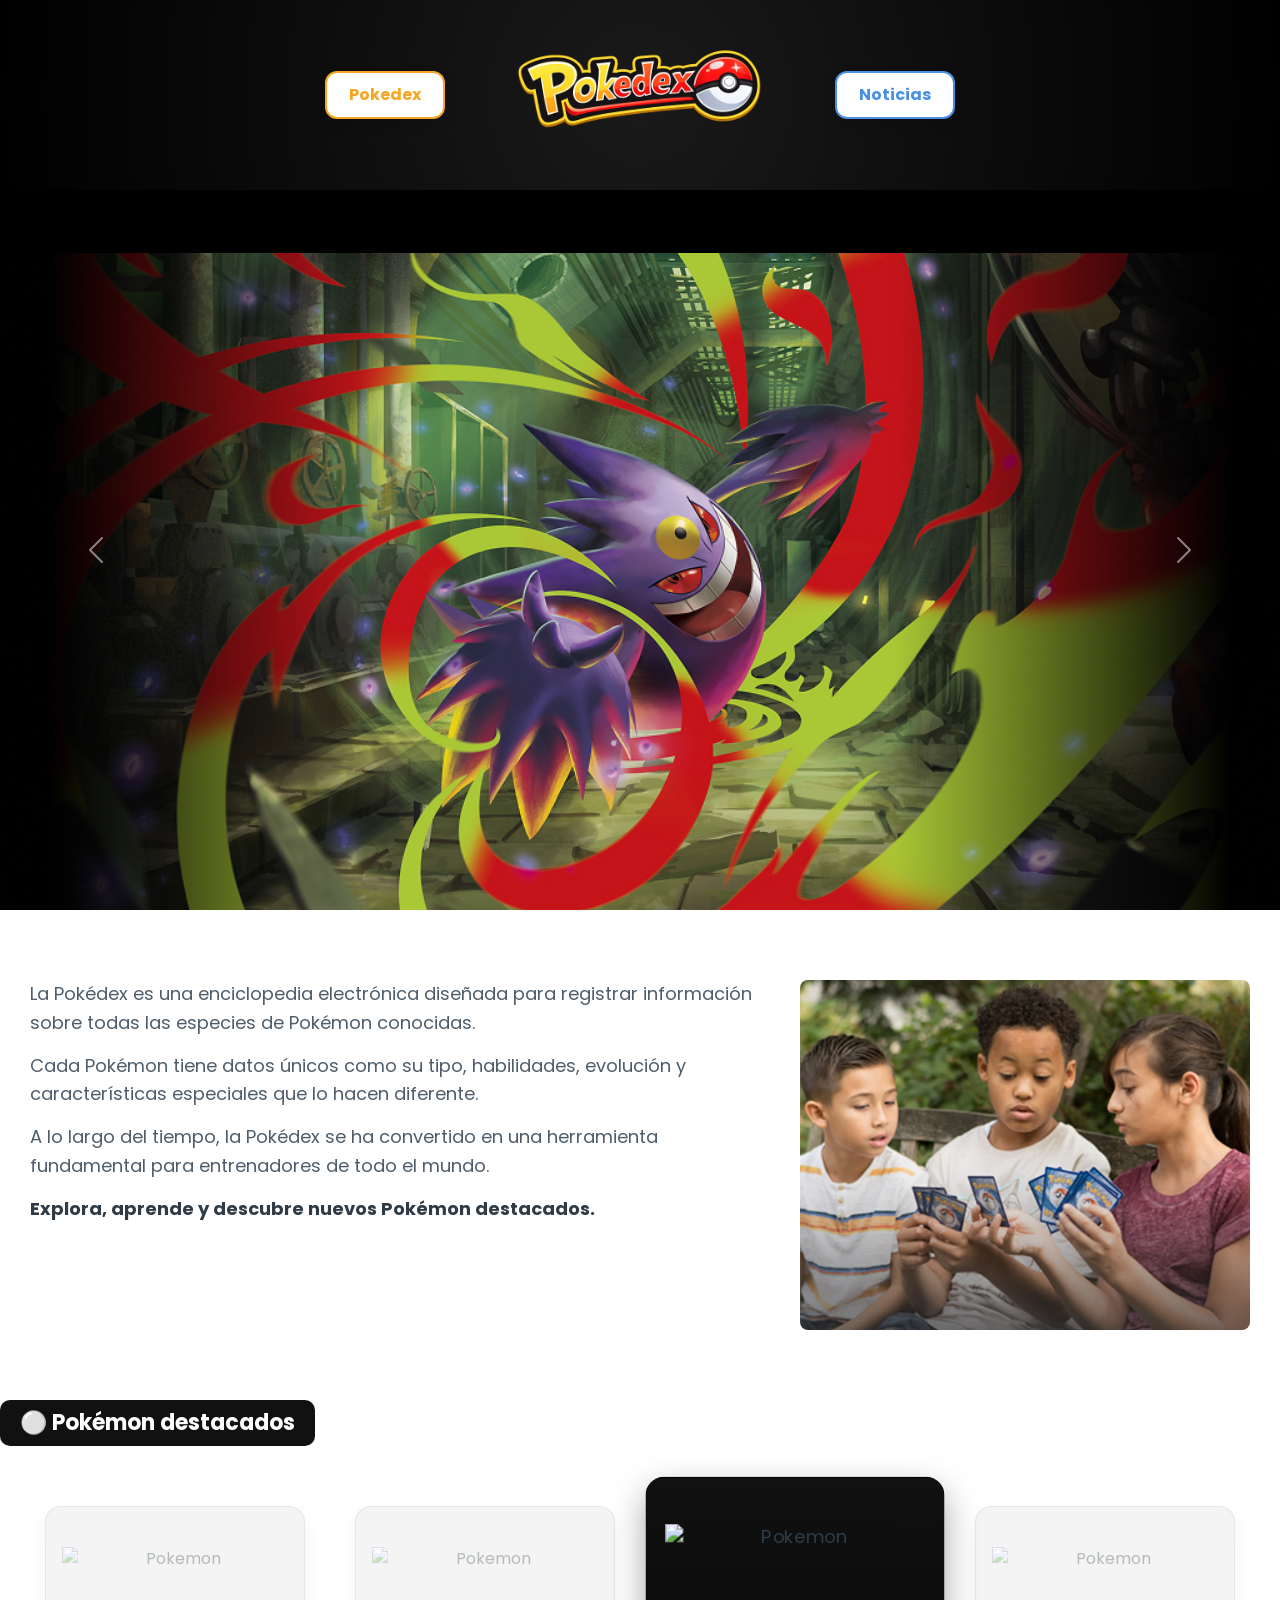
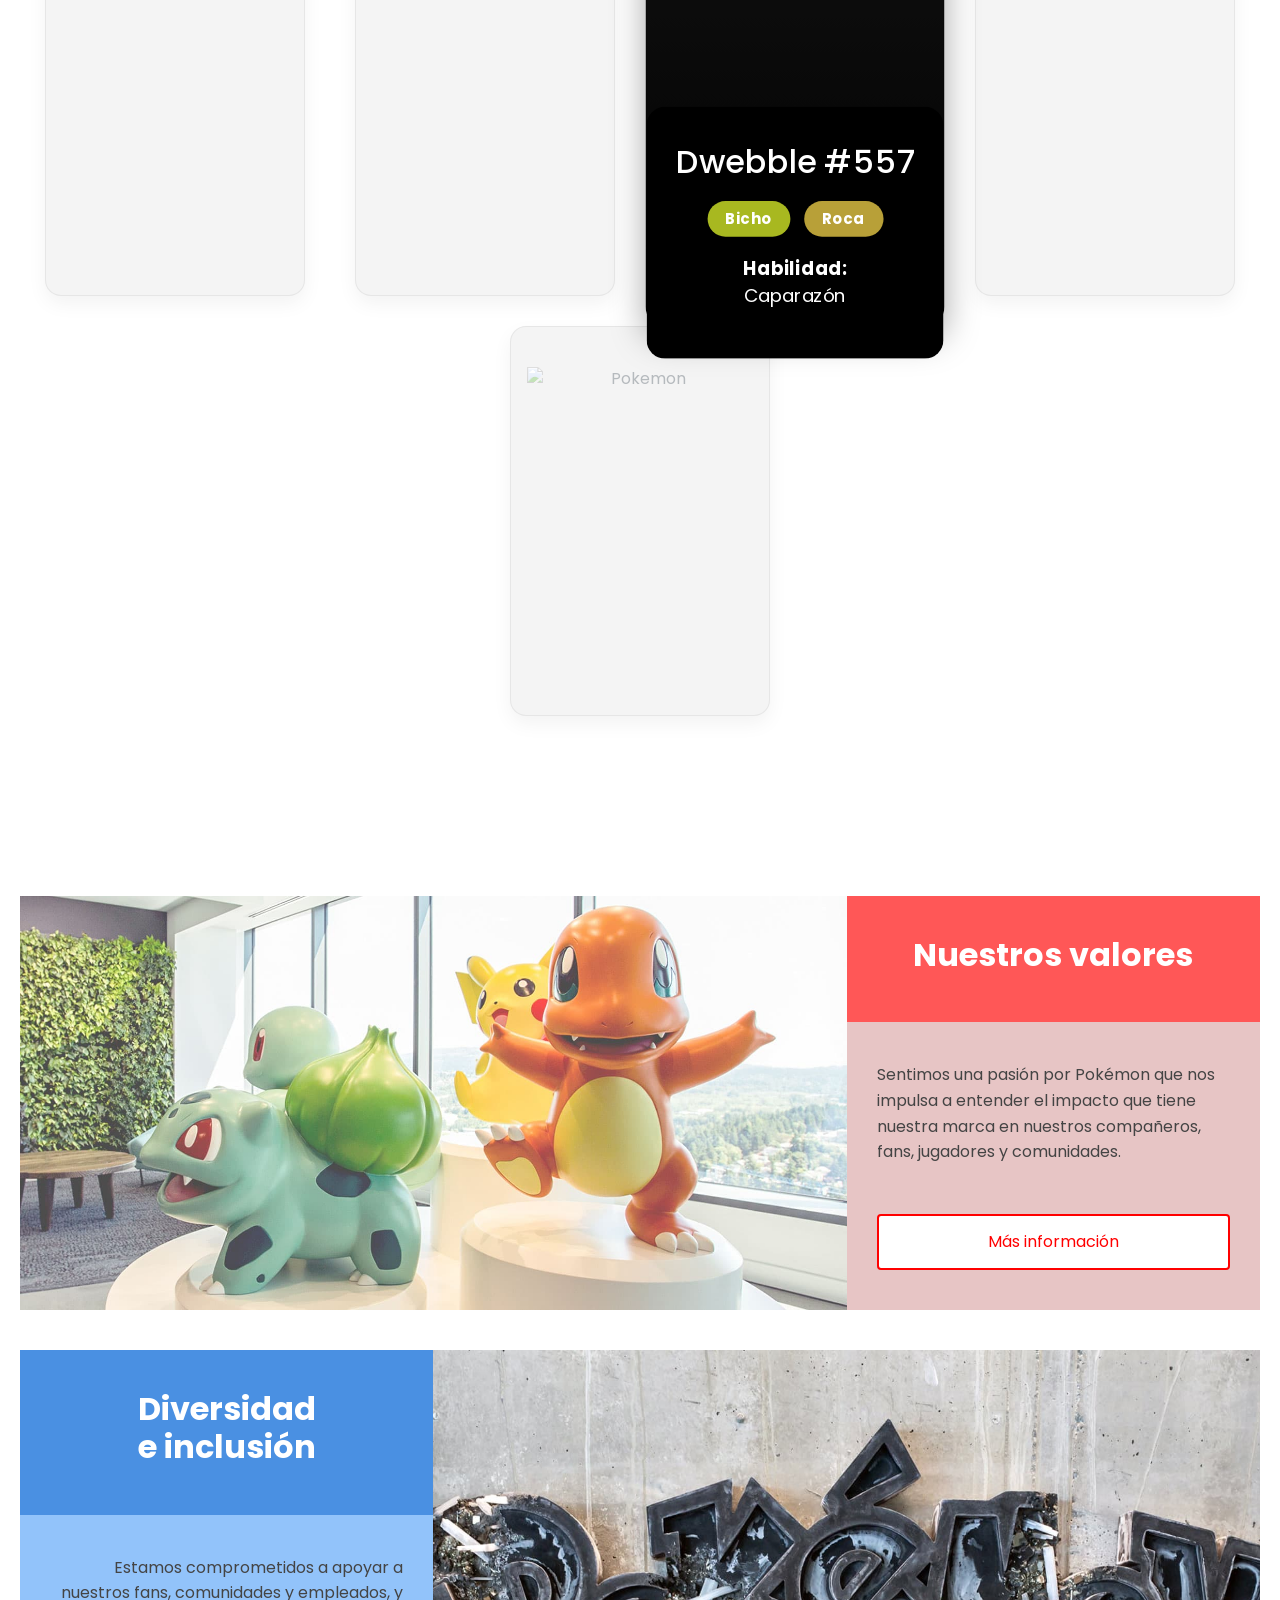
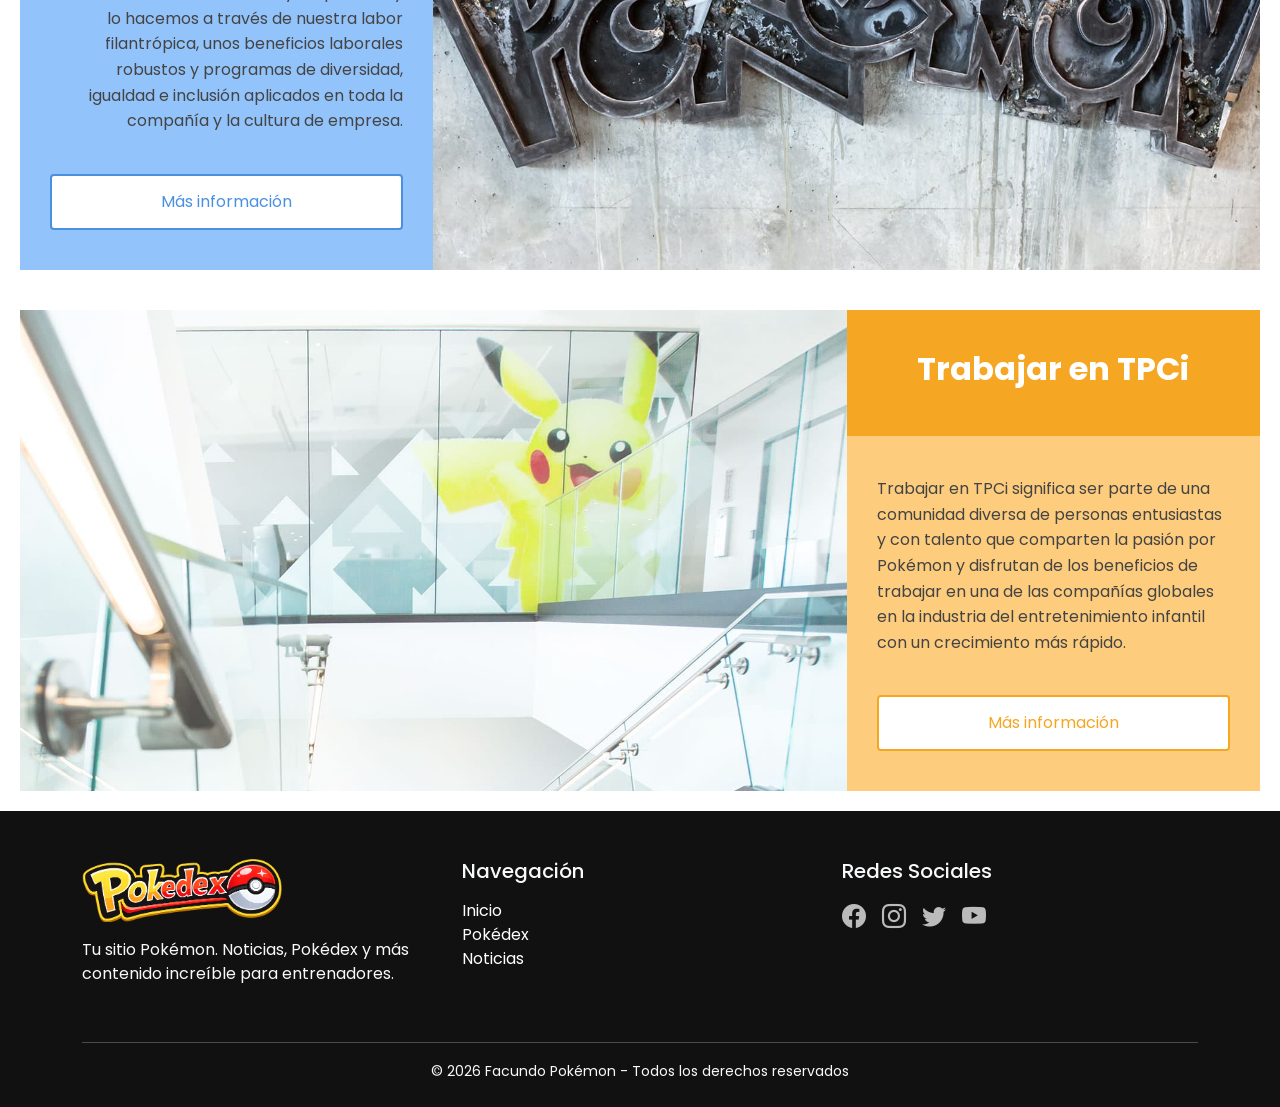
==== index.html @ 428e68fc "Primer subida de proyecto" ====
<!DOCTYPE html>
<html lang="en">

<head>
  <meta charset="UTF-8">
  <meta name="viewport" content="width=device-width, initial-scale=1.0">
  <link href="https://fonts.googleapis.com/css2?family=Poppins:wght@400;500;600;700&display=swap" rel="stylesheet">
  <link href="https://cdn.jsdelivr.net/npm/bootstrap@5.3.8/dist/css/bootstrap.min.css" rel="stylesheet"
    integrity="sha384-sRIl4kxILFvY47J16cr9ZwB07vP4J8+LH7qKQnuqkuIAvNWLzeN8tE5YBujZqJLB" crossorigin="anonymous">
    <link rel="stylesheet" href="https://cdn.jsdelivr.net/npm/bootstrap-icons@1.11.3/font/bootstrap-icons.css">
  <link rel="stylesheet" href="css/style.css">
  <title>Pokedex</title>
  
</head>

<body>
  <!-- HEADER -->
  <header class="header">
    <a class="links-heder" href="pages/pokedex.html">
      <div class="nav-item pokedex-btn">
        <span>Pokedex</span>
      </div>
    </a>
    <div>
      <img class="logo" src="img/logo.png" alt="Logo Pokemon">
    </div>
    <a class="links-heder" href="pages/noticias.html">
      <div class="nav-item noticias-btn">
        <span>Noticias</span>
      </div>
    </a>
  </header>

  <!-- MAIN -->
  <main class="main">

    <div id="carouselExampleInterval" class="carousel slide inicio-full" data-bs-ride="carousel">
  <div class="carousel-inner">
    <div class="carousel-item active" data-bs-interval="10000">
      <img src="img/carousel1.jpg" class="d-block w-100 carosuel-img" alt="imgcarousel1">
    </div>
    <div class="carousel-item" data-bs-interval="2000">
      <img src="img/carousel2.jpg" class="d-block w-100 carosuel-img" alt="imgcarousel2">
    </div>
    <div class="carousel-item">
      <img src="img/carousel3.jpg" class="d-block w-100 carosuel-img" alt="imgcarousel3">
    </div>
  </div>
  <button class="carousel-control-prev" type="button" data-bs-target="#carouselExampleInterval" data-bs-slide="prev">
    <span class="carousel-control-prev-icon" aria-hidden="true"></span>
    <span class="visually-hidden">Previous</span>
  </button>
  <button class="carousel-control-next" type="button" data-bs-target="#carouselExampleInterval" data-bs-slide="next">
    <span class="carousel-control-next-icon" aria-hidden="true"></span>
    <span class="visually-hidden">Next</span>
  </button>
</div>


  </main>

  <!-- seccion con parafo y imagen -->
  <section class="info-section">

    <div class="info-text">
      <p>
        La Pokédex es una enciclopedia electrónica diseñada para registrar
        información sobre todas las especies de Pokémon conocidas.
      </p>

      <p>
        Cada Pokémon tiene datos únicos como su tipo, habilidades, evolución
        y características especiales que lo hacen diferente.
      </p>

      <p>
        A lo largo del tiempo, la Pokédex se ha convertido en una herramienta
        fundamental para entrenadores de todo el mundo.
      </p>

      <p class="highlight">
        Explora, aprende y descubre nuevos Pokémon destacados.
      </p>
    </div>

    <div class="info-image">
      <img src="img/ninosconcartas.jpg" alt="Pokédex">
    </div>
  </section>

  

<div class="centradodecontenido">
  <section class="featured">

    <div class="badge">⚪ Pokémon destacados</div>

    <div class="pokemon-row">

      <div class="card">
        <img src="img/spritzee.png" alt="Pokemon">


        <div class="info">
          <h3>Dwebble #557</h3>

          <div class="types">
            <span class="type bicho">Bicho</span>
            <span class="type roca">Roca</span>
          </div>

          <p><strong>Habilidad:</strong><br>Caparazón</p>
        </div>
      </div>

      <div class="card">
        <img src="img/spritzee.png" alt="Pokemon">


        <div class="info">
          <h3>Dwebble #557</h3>

          <div class="types">
            <span class="type bicho">Bicho</span>
            <span class="type roca">Roca</span>
          </div>

          <p><strong>Habilidad:</strong><br>Caparazón</p>
        </div>
      </div>

      <div class="card active">
        <img src="img/spritzee.png" alt="Pokemon">


        <div class="info">
          <h3>Dwebble #557</h3>

          <div class="types">
            <span class="type bicho">Bicho</span>
            <span class="type roca">Roca</span>
          </div>

          <p><strong>Habilidad:</strong><br>Caparazón</p>
        </div>
      </div>

      <div class="card">
        <img src="img/spritzee.png" alt="Pokemon">


        <div class="info">
          <h3>Dwebble #557</h3>

          <div class="types">
            <span class="type bicho">Bicho</span>
            <span class="type roca">Roca</span>
          </div>

          <p><strong>Habilidad:</strong><br>Caparazón</p>
        </div>
      </div>
      <div class="card">
        <img src="img/spritzee.png" alt="Pokemon">


        <div class="info">
          <h3>Dwebble #557</h3>

          <div class="types">
            <span class="type bicho">Bicho</span>
            <span class="type roca">Roca</span>
          </div>

          <p><strong>Habilidad:</strong><br>Caparazón</p>
        </div>
      </div>

    </div>
  </section>
</div>
   

<div class="contenedor">
  <section class="valores">
    <div class="valores-container">

        <div class="valores-img">
            <img src="img/NuestrosValores.jpg" alt="Pokémon oficina">
        </div>

        <div class="valores-content">
            <div class="valores-header bg-rojo-heder">
                <h2>Nuestros valores</h2>
            </div>

            <div class="valores-texto bg-rojo-texto">
                <p>
                    Sentimos una pasión por Pokémon que nos impulsa a entender 
                    el impacto que tiene nuestra marca en nuestros compañeros, 
                    fans, jugadores y comunidades.
                </p>

                <a href="#" class="btn-info borde-rojo bg-rojo">Más información</a>
            </div>
        </div>

    </div>
</section>

<section class="valores">
    <div class="valores-container">

        

        <div class="valores-content">
            <div class="valores-header  bg-azul-heder">
                <h2>Diversidad <br> e inclusión</h2>
            </div>

            <div class="valores-texto textizquierdo bg-azul-texto">
                <p>
                    Estamos comprometidos a apoyar a nuestros fans, comunidades y empleados, y lo hacemos a través de nuestra labor filantrópica, unos beneficios laborales robustos y programas de diversidad, igualdad e inclusión aplicados en toda la compañía y la cultura de empresa.
                </p>

                <a href="#" class="btn-info borde-azul bg-azul">Más información</a>
            </div>
        </div>

        <div class="valores-img">
            <img src="img/DiversidadeInculsion.jpg" alt="Pokémon oficina">
        </div>  

    </div>
</section>

<section class="valores">
    <div class="valores-container">

        <div class="valores-img">
            <img src="img/TrabajarEnTPCi.jpg" alt="Pokémon oficina">
        </div>

        <div class="valores-content">
            <div class="valores-header  bg-amarillo-heder">
                <h2>Trabajar en TPCi</h2>
            </div>

            <div class="valores-texto bg-amarillo-texto">
                <p>
                    Trabajar en TPCi significa ser parte de una comunidad diversa de personas entusiastas y con talento que comparten la pasión por Pokémon y disfrutan de los beneficios de trabajar en una de las compañías globales en la industria del entretenimiento infantil con un crecimiento más rápido.
                </p>

                <a href="#" class="btn-info borde-amarillo bg-amarillo">Más información</a>
            </div>
        </div>

    </div>
</section>

</div>

<footer class="footer-custom text-light pt-5 pb-4">
  <div class="container">
    <div class="row">

      <!-- Logo + Info -->
      <div class="col-md-4 mb-4">
        <img src="img/logo-footer.png" alt="LogoFooter" width="200" class="mb-3">
        <p>
          Tu sitio Pokémon. Noticias, Pokédex y más contenido increíble
          para entrenadores.
        </p>
      </div>

      <!-- Navegación -->
      <div class="col-md-4 mb-4">
        <h5 class="mb-3">Navegación</h5>
        <ul class="list-unstyled">
          <li><a href="#" class="footer-link">Inicio</a></li>
          <li><a href="pages/pokedex.html" class="footer-link">Pokédex</a></li>
          <li><a href="pages/noticias.html" class="footer-link">Noticias</a></li>
        </ul>
      </div>

      <!-- Redes Sociales -->
      <div class="col-md-4 mb-4">
        <h5 class="mb-3">Redes Sociales</h5>
        <div class="d-flex gap-3">
          <a href="https://www.facebook.com/PokemonOficialES" class="social-icon"><i class="bi bi-facebook"></i></a>
          <a href="https://www.instagram.com/PokemonESP" class="social-icon"><i class="bi bi-instagram"></i></a>
          <a href="https://x.com/Pokemon_ES_ESP" class="social-icon"><i class="bi bi-twitter"></i></a>
          <a href="https://www.youtube.com/user/PokemonOficialES" class="social-icon"><i class="bi bi-youtube"></i></a>
        </div>
      </div>

    </div>

    <hr class="border-light">

    <div class="text-center">
      <small>© 2026 Facundo Pokémon - Todos los derechos reservados</small>
    </div>

  </div>
</footer>

  
</body>
<script src="https://cdn.jsdelivr.net/npm/bootstrap@5.3.8/dist/js/bootstrap.bundle.min.js"
    integrity="sha384-FKyoEForCGlyvwx9Hj09JcYn3nv7wiPVlz7YYwJrWVcXK/BmnVDxM+D2scQbITxI"
    crossorigin="anonymous"></script>
</html>


<!-- 
<style>
.card {
  width: 300px;
  height: 420px;
  perspective: 1000px;
}

.card-inner {
  width: 100%;
  height: 100%;
  border-radius: 20px;
  overflow: hidden;
  animation: autoTilt 4s infinite ease-in-out;
  transform-style: preserve-3d;
}

.card-inner img {
  width: 100%;
  height: 100%;
  object-fit: cover;
}

@keyframes autoTilt {
  0%   { transform: rotateY(-10deg) rotateX(5deg); }
  50%  { transform: rotateY(10deg) rotateX(-5deg); }
  100% { transform: rotateY(-10deg) rotateX(5deg); }
}

  </style> -->
---- css/style.css ----
* {
  margin: 0;
  padding: 0;
  box-sizing: border-box;
}

body {
  font-family: 'Poppins', sans-serif;
  overflow-x: hidden;
}




/* Header 1 */
.header {
  background: radial-gradient(circle at center, #1a1a1a, #000);
  height: 190px;
  padding: 20px 0;
  display: flex;
  flex-wrap: wrap;
  align-items: center;
  justify-content: center;
  gap: 30px;
  align-content: center;

}


.nav-item {
  display: flex;
  align-items: center;
  gap: 10px;
  padding: 10px 22px;
  border-radius: 12px;
  font-weight: bold;
  cursor: pointer;
  transition: all 0.25s ease;
  background: white;
  box-shadow: 0 4px 12px rgba(0, 0, 0, 0.1);
}

.nav-item img {
  width: 25px;
  height: 25px;
}

.pokedex-btn {
  border: 2px solid #f5a623;
  color: #f5a623;
}

.pokedex-btn:hover {
  background: #f5a623;
  color: white;
  transform: translateY(-2px);
  box-shadow: 0 8px 18px rgba(245, 166, 35, 0.4);
}

.noticias-btn {
  border: 2px solid #4a90e2;
  color: #4a90e2;
}

.noticias-btn:hover {
  background: #4a90e2;
  color: white;
  transform: translateY(-2px);
  box-shadow: 0 8px 18px rgba(74, 144, 226, 0.4);
}


.links-heder {
  text-decoration: none;
}

.logo {
  max-width: 100%;
  width: 330px;
  height: auto;
  display: flex;
  align-items: center;
  justify-content: center;
}

/* fin de Header 1 */
/* Header 2 */
.header-2 {
  background: radial-gradient(circle at center, #1a1a1a, #000);
  border-bottom: 1px solid #ddd;
}

.header-container-2 {
  max-width: 1200px;
  margin: auto;
  display: flex;
  align-items: center;
  margin-bottom: -20px;
  margin-top: -20px;
}

.logo-2 {
  display: flex;
  align-items: center;
  gap: 10px;
  font-weight: bold;
}

.logo-img-2 {
  width: 250px;
}

.nav-2 {
  display: flex;
  gap: 20px;
  margin-left: auto;
}

.nav-item-2 {
  position: relative;
  padding: 12px 40px;
  text-decoration: none;
  color: #2c3e50;
  background: #fff;
  border: 1px solid #ddd;
  border-radius: 12px;
  transition: all 0.3s ease;
  overflow: hidden;
  font-weight: bold;
}

.nav-item-2::before {
  content: "";
  position: absolute;
  left: 0;
  top: 0;
  width: 4px;
  height: 100%;
  transform: scaleY(0);
  transform-origin: top;
  transition: transform 0.3s ease;
}

.blue-2 {
  color: #4a90e2;
  border-color: #4a90e2
}

.blue-2:hover {
  background: #4a90e2;
  color: white;
  transform: translateY(-2px);
  box-shadow: 0 8px 18px rgba(74, 144, 226, 0.4);
}

.blue-2.active {
  background: #4a90e2;
  color: white;
  transform: translateY(-2px);
  box-shadow: 0 8px 18px rgba(74, 144, 226, 0.4);
}

.yellow-2 {
  color: #f5a623;
  border-color: #f5a623;
}

.yellow-2:hover {
  background: #f5a623;
  color: white;
  transform: translateY(-2px);
  box-shadow: 0 8px 18px rgba(245, 166, 35, 0.4);
}

.yellow-2.active {
  background: #f5a623;
  color: white;
  transform: translateY(-2px);
  box-shadow: 0 8px 18px rgba(245, 166, 35, 0.4);
}


/* Fin de Heder 2 */


/* Imagenes Carousel index*/

.carosuel-img {
  width: 100%;
  height: 100vh;
  object-fit: contain;
  background: black;
}


.inicio-full {
  position: relative;
  width: 100%;
  height: 80vh;
  overflow: hidden;
}


/* Fin de imagenes Carousel index */


/* seccion con parrafo y imagen index */
.info-section {
  max-width: 1366px;
  margin: 40px auto;
  display: flex;
  flex-wrap: wrap;
  gap: 40px;
  padding: 30px;
  background: #ffffff;
}

.info-text {
  flex: 1;
}

.info-text p {
  font-size: 18px;
  line-height: 1.6;
  color: #4f5d6b;
  margin-bottom: 14px;
}

.info-text .highlight {
  font-weight: bold;
  color: #2f3b46;
}

.info-image {
  flex: 0 0 auto;
  width: 100%;
  max-width: 450px;
  height: 350px;
  border-radius: 8px;
  overflow: hidden;
  background: #e3e8ee;
}

.info-image img {
  width: 100%;
  height: 100%;
  object-fit: cover;
}

/* fin de texto con imagen index */


/* 5 cards index */
.card {
  width: 260px;
  height: 390px;
  margin: 0 10px;
  background: #e0e0e0;
  border-radius: 16px;
  text-align: center;
  padding: 16px;
  padding-top: 40px;
  text-decoration: none;
  color: #2f3b46;
  position: relative;
  cursor: pointer;
  flex-shrink: 0;
  box-shadow: 0 8px 20px rgba(0, 0, 0, 0.15);
  opacity: 0.35;
  transition: all 0.35s ease;
}


.card img {
  height: 120px;
  object-fit: contain;
  transition: transform 0.3s ease;
}

.card .number {
  font-size: 12px;
  opacity: 0.6;
}

.card h3 {
  margin: 6px 0;
}

.type {
  font-size: 12px;
  font-weight: bold;
  padding: 4px 10px;
  border-radius: 12px;
  display: inline-block;
}

.centradodecontenido {
  display: flex;
  justify-content: center;
  align-items: center;
}

.featured {
  margin-bottom: 160px;
}

.badge {
  background: #111;
  font-size: 22px;
  color: #fff;
  padding: 12px 20px;
  border-radius: 10px;
  margin: 0 auto 60px auto;
}

.pokemon-row {
  display: flex;
  justify-content: center;
  flex-wrap: wrap;
  gap: 30px;
}

.info {
  position: absolute;
  bottom: -30px;
  left: 50%;
  transform: translateX(-50%);
  width: 100%;
  background: #000;
  color: #fff;
  padding: 26px 14px;
  border-radius: 16px;
  opacity: 0;
  transition: all 0.35s ease;
}

.pokemon-row:hover .card {
  opacity: 0.15;
}

.card:hover {
  background: linear-gradient(#111, #000);
  opacity: 1 !important;
  transform: scale(1.15);
  z-index: 2;
}

.card:hover img {
  transform: scale(1.1);
}

.card:hover .name {
  opacity: 1;
}

.card:hover .info {
  opacity: 1;
  bottom: -10px;
}

.types {
  margin: 16px 0;
}

.type {
  padding: 6px 16px;
  border-radius: 20px;
  font-size: 13px;
  margin: 0 4px;
  font-weight: bold;
}

.card.active {
  box-shadow: 0 12px 30px rgba(0, 0, 0, 0.35);
  background: linear-gradient(#111, #000);
  opacity: 1;
  transform: scale(1.15);
  z-index: 2;
}

.card.active .name,
.card.active .info {
  opacity: 1;
}

.pokemon-row:hover .card {
  opacity: 0.15;
}

.pokemon-row:not(:hover) .card.active {
  opacity: 1;
}

/* fin de 5 cards index */

/* Carteles valores index */

.valores {
  padding: 20px 20px;
}

.valores-container {
  display: flex;
  max-width: 1366px;
  margin: auto;
  background: white;
}

/* Imagen */
.valores-img {
  flex: 2;
}

.valores-img img {
  width: 100%;
  height: 100%;
  object-fit: cover;
}

/* Contenido derecha */
.valores-content {
  flex: 1;
  display: flex;
  flex-direction: column;
}

/* Titulos */
.valores-header {
  text-align: center;
  padding: 40px 30px;
}

.bg-rojo-heder {
  background-color: #ff5757;
}

.bg-amarillo-heder {
  background-color: #f5a623;
}

.bg-azul-heder {
  background-color: #4a90e2;
}


.valores-header h2 {
  color: white;
  font-size: 32px;
  font-weight: bold;
}

/* Contexto de Valores */
.valores-texto {
  padding: 40px 30px;
  flex: 1;
  display: flex;
  flex-direction: column;
  justify-content: space-between;
}

.bg-rojo-texto {
  background: #e7c5c5;
}

.bg-amarillo-texto {
  background: #fdcc7d;
}

.bg-azul-texto {
  background: #92c3fa;
}

.textizquierdo {
  text-align: right;
}

.valores-texto p {
  color: #444;
  font-size: 16px;
  line-height: 1.6;
  margin-bottom: 40px;
}

/* Botónes de Valores */
.btn-info {
  text-align: center;
  padding: 14px 30px;
  text-decoration: none;
  border-radius: 4px;
  transition: 0.3s ease;
}

.bg-amarillo {
  border: 2px solid #f5a623;
  color: #f5a623;
  background-color: white;
}

.bg-rojo {
  border: 2px solid red;
  color: red;
  background-color: white;
}

.bg-azul {
  border: 2px solid #4a90e2;
  color: #4a90e2;
  background-color: white;
}

.bg-amarillo:hover {
  background: #f5a623;
  color: white;
  transform: translateY(-2px);
  box-shadow: 0 8px 18px rgba(245, 166, 35, 0.4);
}

.bg-rojo:hover {
  background: red;
  color: white;
  transform: translateY(-2px);
  box-shadow: 0 8px 18px rgba(245, 166, 35, 0.4);
}

.bg-azul:hover {
  background: #4a90e2;
  color: white;
  transform: translateY(-2px);
  box-shadow: 0 8px 18px rgba(245, 166, 35, 0.4);
}

/* Fin de valores index */

/* .................................................................................................. */

/* card de los pokemones (pagina: pokedex)*/

.pokedex-grid {
  display: grid;
  grid-template-columns: repeat(auto-fill, minmax(220px, 1fr));
  gap: 24px;
  max-width: 1100px;
  margin: 40px auto;
  padding: 0 20px;
}

.pokedex-card {
  position: relative;
  display: flex;
  flex-direction: column;
  align-items: center;
  background: #f5f5f5;
  border-radius: 12px;
  padding: 16px;
  text-align: center;
  cursor: pointer;
  transition: transform 0.25s ease, box-shadow 0.25s ease;
}

.pokedex-card:hover {
  transform: translateY(-6px);
  box-shadow: 0 10px 20px rgba(0, 0, 0, 0.15);
}

.pokedex-card img {
  display: block;
  margin: 0 auto 12px;
  max-width: 160px;
}

.pokedex-number {
  position: absolute;
  top: 14px;
  right: 16px;

  font-size: 12px;
  font-weight: 700;
  color: #9a9a9a;
}

.pokedex-name {
  font-size: 20px;
  margin: 6px 0 10px;
  color: #222;
}

.types-pokedex {
  display: flex;
  justify-content: center;
  gap: 8px;
}

.type-pokedex {
  font-size: 12px;
  padding: 4px 10px;
  border-radius: 12px;
  color: white;
  text-transform: capitalize;
}

/* fin de cards (pagina: pokedex) */

/* Buscador (pagina: podedex) */

.pokedex-navbar{
  padding: 10px;
}

.pokedex-navbar h2 {
  font-weight: 600;
}

.pokedex-navbar .form-control {
  border-radius: 8px 0 0 8px;
}

.pokedex-navbar .btn {
  border-radius: 0 8px 8px 0;
  font-size: 18px;
}

.pokedex-navbar .btn:hover {
  transform: translateY(-2px);
}

.info-box {
  border-radius: 8px;
}


.custom-container {
  max-width: 1090px;
}

/* Fin de Buscador (pagina: podedex) */

/* .................................................................................................. */

/* Seccion Noticias (pagina: Noticias) */

.noticias {
  max-width: 1200px;
  margin: 0 auto;
  padding: 24px;
  font-family: Arial, Helvetica, sans-serif;
}

.titulo-noticias {
  font-size: 28px;
  font-weight: 500;
  color: #8c8c8c;
  margin-bottom: 24px;
}

.grid-noticias {
  display: grid;
  grid-template-columns: repeat(2, 1fr);
  gap: 32px;
}

.card-noticias {
  display: flex;
  flex-direction: column;
  cursor: pointer;
  transition: transform 0.35s ease, box-shadow 0.35s ease;
  border-radius: 12px;
}

.card-noticias:hover {
  transform: translateY(-6px);
  box-shadow: 0 14px 35px rgba(0, 0, 0, 0.15);
}

.textos-noticias {
  padding: 10px;
}

.imagen-noticias {
  width: 100%;
  border-top-left-radius: 12px;
  border-top-right-radius: 12px;
  margin-bottom: 12px;
}

.fecha-noticias {
  font-size: 14px;
  color: #ff6a00;
  margin-bottom: 4px;
}

.categoria-noticias {
  font-size: 14px;
  color: #777;
  margin-bottom: 8px;
}

.titulo-card-noticias {
  font-size: 18px;
  font-weight: 600;
  color: #000;
  margin-bottom: 8px;
  line-height: 1.3;
}

.titulo-card-noticias em {
  font-style: italic;
}

.descripcion-noticias {
  font-size: 15px;
  color: #555;
  line-height: 1.5;
}

/* Contenedor más pequeño */
.faq-container {
  max-width: 1100px;
}

/* Fondo suave */
.PreguntasFreceuntes {
  background: #f8f9fa;
}

/* Título */
.faq-title {
  font-size: 32px;
  font-weight: 700;
}

.faq-subtitle {
  color: #6c757d;
}

/* Accordion más limpio */
.accordion-item {
  border-radius: 8px;
  overflow: hidden;
  margin-bottom: 12px;
  border: 1px solid #e5e5e5;
}

.accordion-button {
  font-weight: 600;
  padding: 18px 20px;
}

.accordion-body {
  padding: 20px;
  font-size: 15px;
  color: #555;
}

/* Efecto más moderno al abrir */
.accordion-button:not(.collapsed) {
  background-color: #e9f7ef;
  color: #198754;
  box-shadow: none;
}


/* fin de Seccion Noticias (pagina: Noticias) */

/* .................................................................................................. */

/* Footer */

.footer-custom {
  background-color: #111;
}

.footer-link {
  color: #ffffff;
  text-decoration: none;
  transition: 0.3s;
}

.footer-link:hover {
  color: #f5a623;
  padding-left: 5px;
}

.social-icon {
  font-size: 1.5rem;
  color: #bbb;
  transition: 0.3s;
}

.social-icon:hover {
  color: #f5a623;
  transform: scale(1.2);
}

/* Colores General */

.bicho {
  background: #a8b820;
}

.roca {
  background: #b8a038;
}

.lucha {
  background: #c03028;
}

.veneno {
  background: #a040a0;
}

.planta {
  background: #78c850;
}

.fuego {
  background: #f08030;
}

.agua {
  background: #6890f0;
}

.volador {
  background: linear-gradient(180deg, #3dc7ef 50%, #bdb9b8 50%);
}

/* .................................................................................................. */

/* Responsible Page Pokedex.html */

/* Tablets */

@media  (max-width: 1023px) and (min-width: 480px) {

  .header-container-2 {
    height: 115px;
    gap: 20px;
    margin-top: 0;
    margin-bottom: 0;
    padding: 15px 0;
    text-align: center;
  }

  .logo-img-2 {
    width: 200px;
  }

  .nav-2 {
    gap: 5px;
  }

  .nav-item-2 {
    padding: 10px 30px;
    margin-right: 10px;
  }

  .yellow-2.active {
    margin-top: 2px;
}

  .pokedex-grid {
    grid-template-columns: repeat(2, 1fr);
    gap: 20px;
  }

  .pokedex-card img {
    max-width: 130px;
  }

  .pokedex-name {
    font-size: 18px;
  }

  .footer-custom {
    text-align: center;
  }

  .social-icon {
    font-size: 20px;
  }

  .footer-custom .d-flex {
    justify-content: center;
  }

}

/* Moviles */

@media (max-width: 480px) {

  .nav-2 {
    gap: 5px;
}

  .logo-img-2 {
    width: 140px;
  }

  .nav-item-2 {
    font-size: 12px;
    padding: 10px 30px;
    margin-right: 10px;
  }

  .yellow-2.active {
    margin-top: 2px;
}

  .pokedex-grid {
    grid-template-columns: 1fr;
    gap: 12px;
    margin: 15px auto;
  }

  .pokedex-card {
    padding: 14px;
  }

  .pokedex-card img {
    max-width: 110px;
  }

  .pokedex-name {
    font-size: 16px;
  }

  .pokedex-number {
    font-size: 11px;
    top: 10px;
    right: 12px;
  }

  .type-pokedex {
    font-size: 11px;
    padding: 4px 8px;
  }

  /* Footer */

   .footer-custom {
    text-align: center;
  }

  .social-icon {
    font-size: 20px;
  }

  .footer-custom .d-flex {
    justify-content: center;
  }

/* Buscador */

 .pokedex-navbar {
    padding: 25px 15px;
  }

  .pokedex-navbar h2 {
    text-align: center;
    font-size: 20px;
  }

  .pokedex-navbar .row {
    flex-direction: column-reverse;
  }

  .info-box {
    font-size: 14px;
    text-align: center;
  }

  .pokedex-navbar form {
    justify-content: center;
  }

  .pokedex-navbar .form-control {
    font-size: 14px;
  }

  .pokedex-navbar .btn {
    padding: 6px 14px;
  }

  .small{
    text-align: center;
  }


}
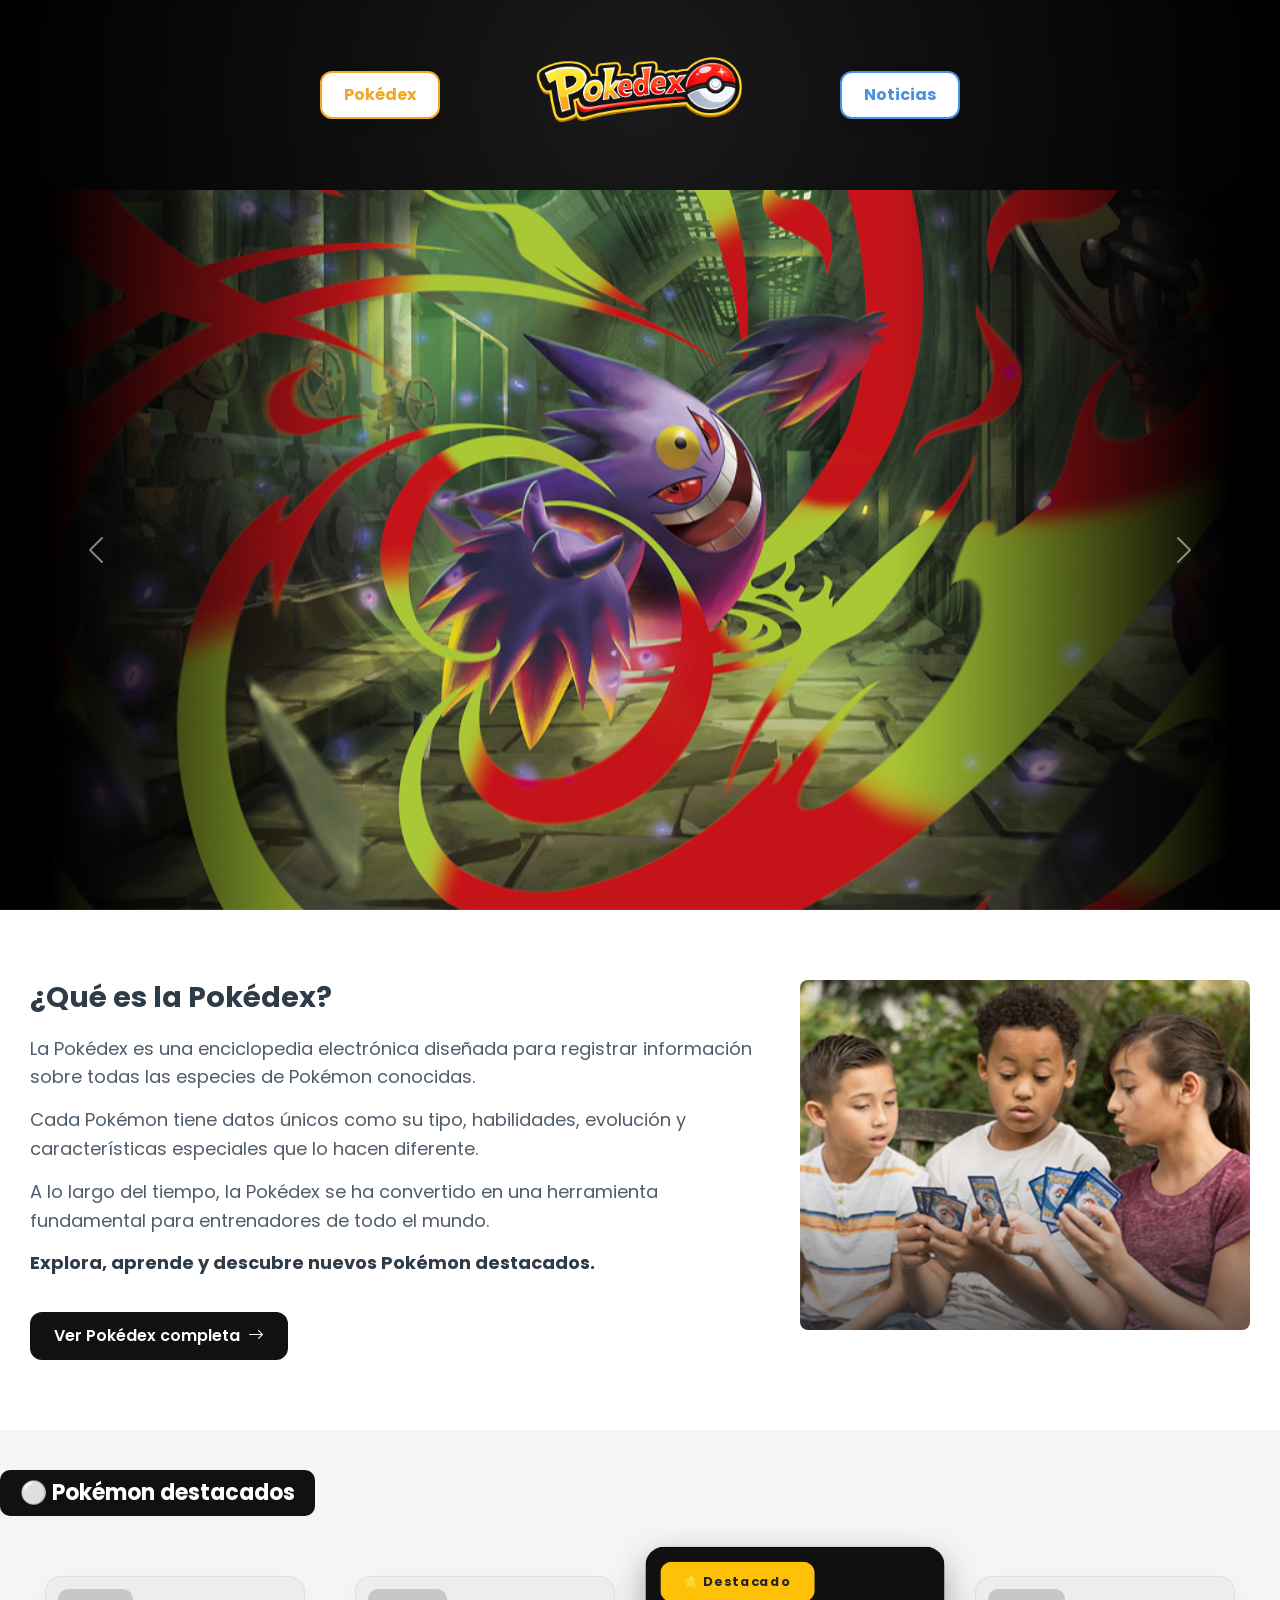
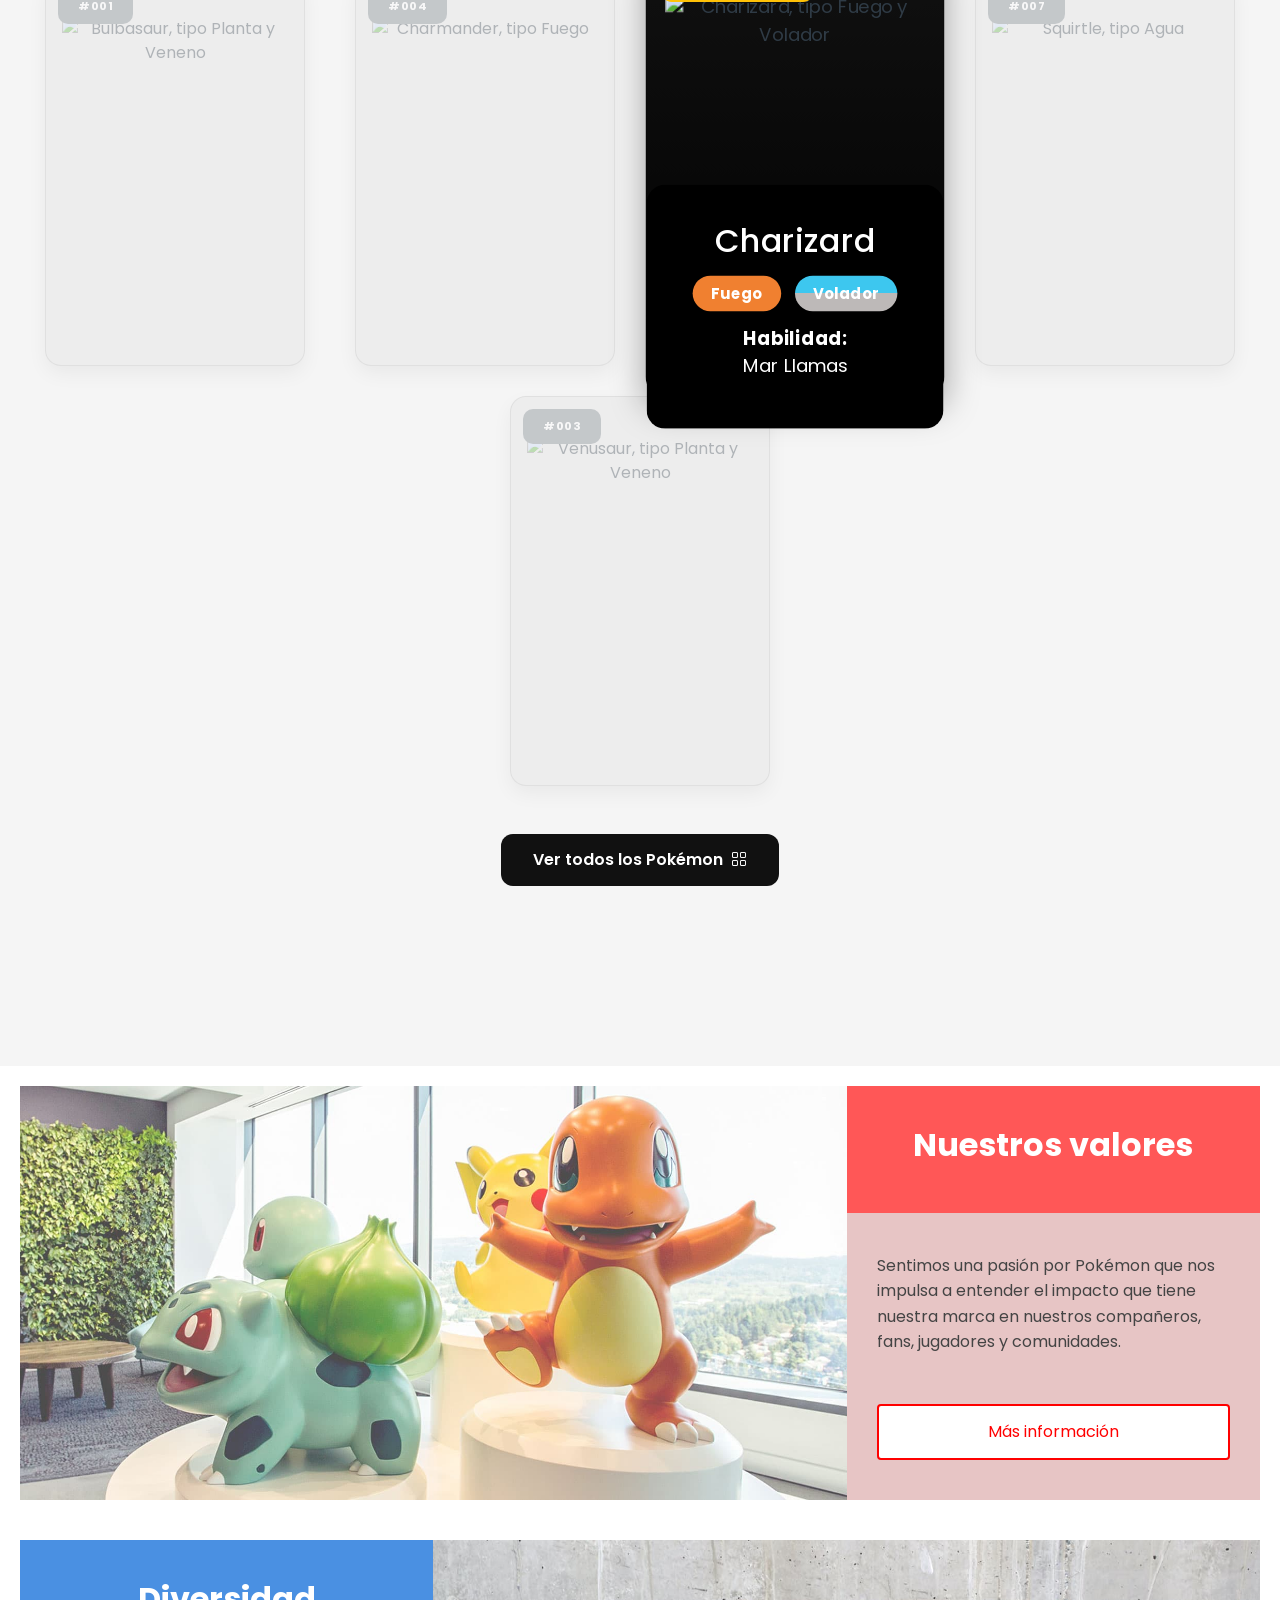
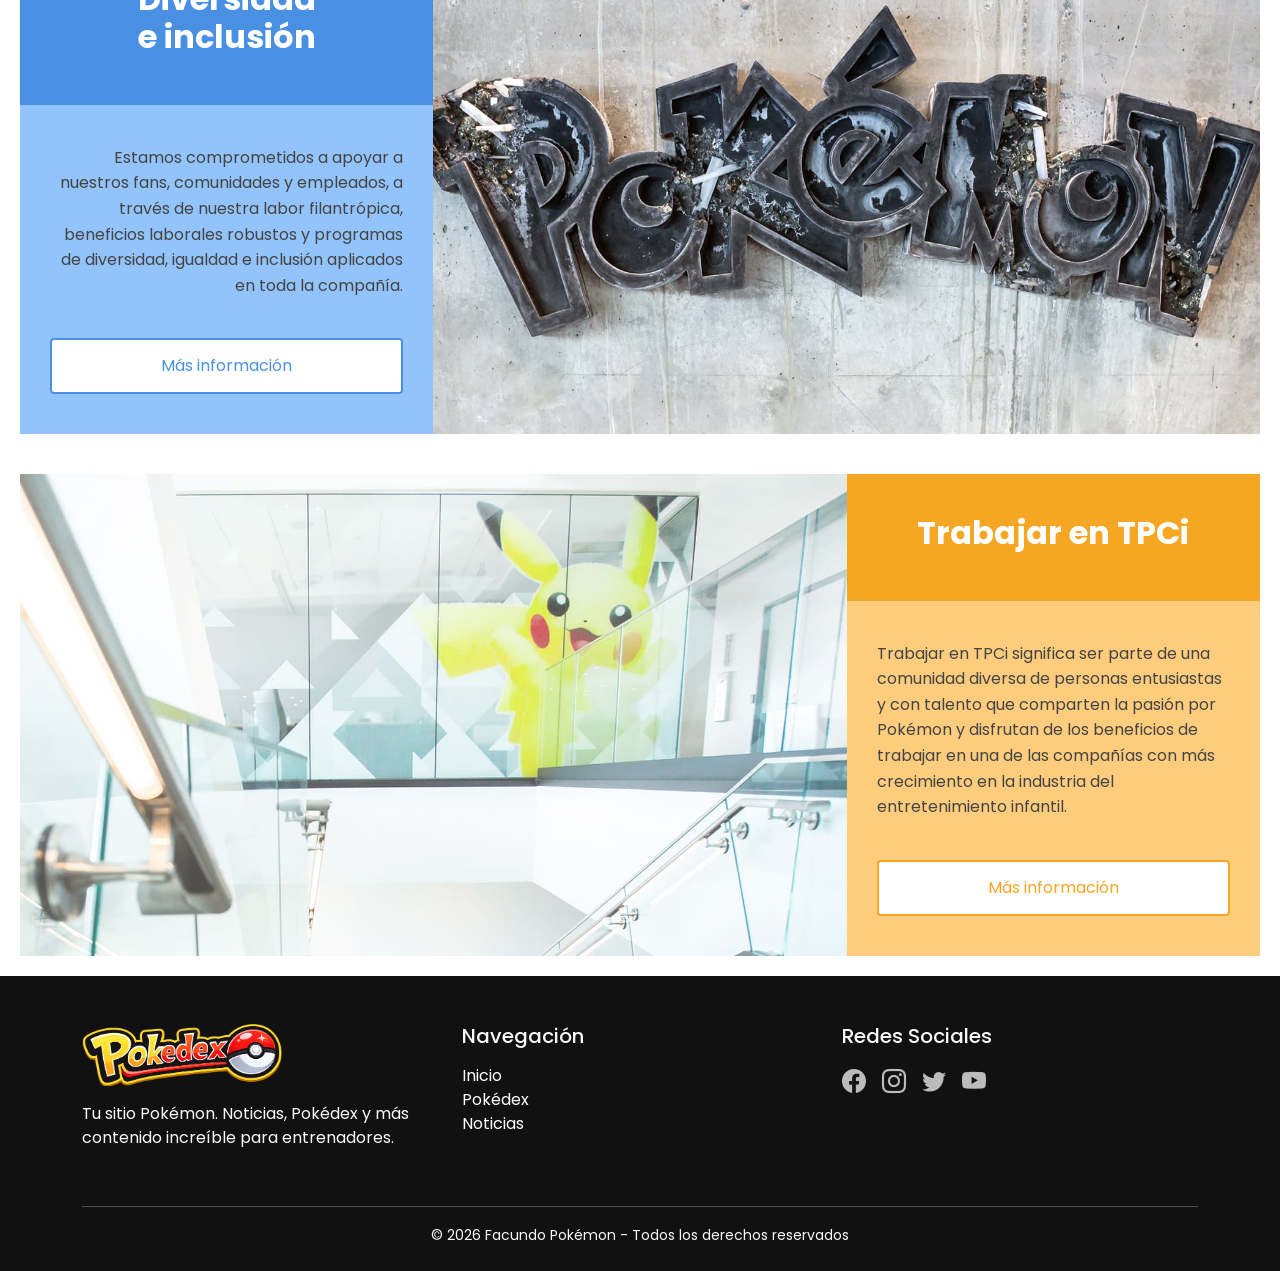
==== commit a7d08355: "Entrega Tres" ====
--- a/index.html
+++ b/index.html
@@ -1,5 +1,5 @@
 <!DOCTYPE html>
-<html lang="en">
+<html lang="es">
 
 <head>
   <meta charset="UTF-8">
@@ -7,62 +7,82 @@
   <link href="https://fonts.googleapis.com/css2?family=Poppins:wght@400;500;600;700&display=swap" rel="stylesheet">
   <link href="https://cdn.jsdelivr.net/npm/bootstrap@5.3.8/dist/css/bootstrap.min.css" rel="stylesheet"
     integrity="sha384-sRIl4kxILFvY47J16cr9ZwB07vP4J8+LH7qKQnuqkuIAvNWLzeN8tE5YBujZqJLB" crossorigin="anonymous">
-    <link rel="stylesheet" href="https://cdn.jsdelivr.net/npm/bootstrap-icons@1.11.3/font/bootstrap-icons.css">
+  <link rel="stylesheet" href="https://cdn.jsdelivr.net/npm/bootstrap-icons@1.11.3/font/bootstrap-icons.css">
   <link rel="stylesheet" href="css/style.css">
-  <title>Pokedex</title>
-  
+  <title>Inicio — Pokémon</title>
 </head>
 
 <body>
+
   <!-- HEADER -->
   <header class="header">
-    <a class="links-heder" href="pages/pokedex.html">
+
+    <!-- Botones desktop — se ocultan en mobile -->
+    <a class="links-heder d-none d-md-block" href="pages/pokedex.html">
       <div class="nav-item pokedex-btn">
-        <span>Pokedex</span>
+        <span>Pokédex</span>
       </div>
     </a>
-    <div>
-      <img class="logo" src="img/logo.png" alt="Logo Pokemon">
-    </div>
-    <a class="links-heder" href="pages/noticias.html">
+
+    <a href="index.html">
+      <img class="logo" src="img/logo.png" alt="Logo Pokémon, volver al inicio">
+    </a>
+
+    <a class="links-heder d-none d-md-block" href="pages/noticias.html">
       <div class="nav-item noticias-btn">
         <span>Noticias</span>
       </div>
     </a>
+
+    <!-- Hamburguesa — solo visible en mobile -->
+    <button class="hamburger-btn d-md-none" type="button"
+      data-bs-toggle="collapse" data-bs-target="#menuMobile"
+      aria-controls="menuMobile" aria-expanded="false" aria-label="Abrir menú">
+      <span></span>
+      <span></span>
+      <span></span>
+    </button>
+
+    <!-- Menú desplegable mobile -->
+    <div class="collapse w-100 d-md-none" id="menuMobile">
+      <div class="mobile-menu-links">
+        <a href="pages/pokedex.html" class="mobile-menu-link yellow">Pokédex</a>
+        <a href="pages/noticias.html" class="mobile-menu-link blue">Noticias</a>
+      </div>
+    </div>
+
   </header>
 
-  <!-- MAIN -->
-  <main class="main">
-
-    <div id="carouselExampleInterval" class="carousel slide inicio-full" data-bs-ride="carousel">
-  <div class="carousel-inner">
-    <div class="carousel-item active" data-bs-interval="10000">
-      <img src="img/carousel1.jpg" class="d-block w-100 carosuel-img" alt="imgcarousel1">
-    </div>
-    <div class="carousel-item" data-bs-interval="2000">
-      <img src="img/carousel2.jpg" class="d-block w-100 carosuel-img" alt="imgcarousel2">
-    </div>
-    <div class="carousel-item">
-      <img src="img/carousel3.jpg" class="d-block w-100 carosuel-img" alt="imgcarousel3">
-    </div>
-  </div>
-  <button class="carousel-control-prev" type="button" data-bs-target="#carouselExampleInterval" data-bs-slide="prev">
-    <span class="carousel-control-prev-icon" aria-hidden="true"></span>
-    <span class="visually-hidden">Previous</span>
-  </button>
-  <button class="carousel-control-next" type="button" data-bs-target="#carouselExampleInterval" data-bs-slide="next">
-    <span class="carousel-control-next-icon" aria-hidden="true"></span>
-    <span class="visually-hidden">Next</span>
-  </button>
-</div>
-
-
+  <!-- CAROUSEL -->
+  <main>
+    <div id="carouselInicio" class="carousel slide inicio-full" data-bs-ride="carousel">
+      <div class="carousel-inner">
+        <div class="carousel-item active" data-bs-interval="5000">
+          <img src="img/carousel1.jpg" class="d-block w-100 carosuel-img" alt="Imagen promocional Pokémon 1">
+        </div>
+        <div class="carousel-item" data-bs-interval="5000">
+          <img src="img/carousel2.jpg" class="d-block w-100 carosuel-img" alt="Imagen promocional Pokémon 2">
+        </div>
+        <div class="carousel-item" data-bs-interval="5000">
+          <img src="img/carousel3.jpg" class="d-block w-100 carosuel-img" alt="Imagen promocional Pokémon 3">
+        </div>
+      </div>
+      <button class="carousel-control-prev" type="button" data-bs-target="#carouselInicio" data-bs-slide="prev">
+        <span class="carousel-control-prev-icon" aria-hidden="true"></span>
+        <span class="visually-hidden">Anterior</span>
+      </button>
+      <button class="carousel-control-next" type="button" data-bs-target="#carouselInicio" data-bs-slide="next">
+        <span class="carousel-control-next-icon" aria-hidden="true"></span>
+        <span class="visually-hidden">Siguiente</span>
+      </button>
+    </div>
   </main>
 
-  <!-- seccion con parafo y imagen -->
+  <!-- INFO — texto + imagen -->
   <section class="info-section">
-
     <div class="info-text">
+      <h2 class="info-titulo">¿Qué es la Pokédex?</h2>
+
       <p>
         La Pokédex es una enciclopedia electrónica diseñada para registrar
         información sobre todas las especies de Pokémon conocidas.
@@ -81,265 +101,209 @@
       <p class="highlight">
         Explora, aprende y descubre nuevos Pokémon destacados.
       </p>
+
+      <a href="pages/pokedex.html" class="btn-ir-pokedex">
+        Ver Pokédex completa <i class="bi bi-arrow-right"></i>
+      </a>
     </div>
 
     <div class="info-image">
-      <img src="img/ninosconcartas.jpg" alt="Pokédex">
-    </div>
-  </section>
-
-  
-
-<div class="centradodecontenido">
-  <section class="featured">
-
-    <div class="badge">⚪ Pokémon destacados</div>
-
-    <div class="pokemon-row">
-
-      <div class="card">
-        <img src="img/spritzee.png" alt="Pokemon">
-
-
-        <div class="info">
-          <h3>Dwebble #557</h3>
-
-          <div class="types">
-            <span class="type bicho">Bicho</span>
-            <span class="type roca">Roca</span>
-          </div>
-
-          <p><strong>Habilidad:</strong><br>Caparazón</p>
-        </div>
-      </div>
-
-      <div class="card">
-        <img src="img/spritzee.png" alt="Pokemon">
-
-
-        <div class="info">
-          <h3>Dwebble #557</h3>
-
-          <div class="types">
-            <span class="type bicho">Bicho</span>
-            <span class="type roca">Roca</span>
-          </div>
-
-          <p><strong>Habilidad:</strong><br>Caparazón</p>
-        </div>
-      </div>
-
-      <div class="card active">
-        <img src="img/spritzee.png" alt="Pokemon">
-
-
-        <div class="info">
-          <h3>Dwebble #557</h3>
-
-          <div class="types">
-            <span class="type bicho">Bicho</span>
-            <span class="type roca">Roca</span>
-          </div>
-
-          <p><strong>Habilidad:</strong><br>Caparazón</p>
-        </div>
-      </div>
-
-      <div class="card">
-        <img src="img/spritzee.png" alt="Pokemon">
-
-
-        <div class="info">
-          <h3>Dwebble #557</h3>
-
-          <div class="types">
-            <span class="type bicho">Bicho</span>
-            <span class="type roca">Roca</span>
-          </div>
-
-          <p><strong>Habilidad:</strong><br>Caparazón</p>
-        </div>
-      </div>
-      <div class="card">
-        <img src="img/spritzee.png" alt="Pokemon">
-
-
-        <div class="info">
-          <h3>Dwebble #557</h3>
-
-          <div class="types">
-            <span class="type bicho">Bicho</span>
-            <span class="type roca">Roca</span>
-          </div>
-
-          <p><strong>Habilidad:</strong><br>Caparazón</p>
-        </div>
-      </div>
-
-    </div>
-  </section>
-</div>
-   
-
-<div class="contenedor">
+      <img src="img/ninosconcartas.jpg" alt="Niños jugando con cartas Pokémon">
+    </div>
+  </section>
+
+  <!-- POKÉMON DESTACADOS -->
+  <section class="featured-section">
+    <div class="centradodecontenido">
+      <section class="featured">
+
+        <div class="badge">⚪ Pokémon destacados</div>
+
+        <div class="pokemon-row">
+
+          <article class="card">
+            <span class="badge bg-secondary card-badge">#001</span>
+            <img src="img/bulbasur.png" alt="Bulbasaur, tipo Planta y Veneno">
+            <div class="info">
+              <h3>Bulbasaur</h3>
+              <div class="types">
+                <span class="type planta">Planta</span>
+                <span class="type veneno">Veneno</span>
+              </div>
+              <p><strong>Habilidad:</strong><br>Espesura</p>
+            </div>
+          </article>
+
+          <article class="card">
+            <span class="badge bg-secondary card-badge">#004</span>
+            <img src="img/charmander.png" alt="Charmander, tipo Fuego">
+            <div class="info">
+              <h3>Charmander</h3>
+              <div class="types">
+                <span class="type fuego">Fuego</span>
+              </div>
+              <p><strong>Habilidad:</strong><br>Mar Llamas</p>
+            </div>
+          </article>
+
+          <article class="card active">
+            <span class="badge bg-warning text-dark card-badge">⭐ Destacado</span>
+            <img src="img/charizard.png" alt="Charizard, tipo Fuego y Volador">
+            <div class="info">
+              <h3>Charizard</h3>
+              <div class="types">
+                <span class="type fuego">Fuego</span>
+                <span class="type volador">Volador</span>
+              </div>
+              <p><strong>Habilidad:</strong><br>Mar Llamas</p>
+            </div>
+          </article>
+
+          <article class="card">
+            <span class="badge bg-secondary card-badge">#007</span>
+            <img src="img/squirtle.png" alt="Squirtle, tipo Agua">
+            <div class="info">
+              <h3>Squirtle</h3>
+              <div class="types">
+                <span class="type agua">Agua</span>
+              </div>
+              <p><strong>Habilidad:</strong><br>Torrente</p>
+            </div>
+          </article>
+
+          <article class="card">
+            <span class="badge bg-secondary card-badge">#003</span>
+            <img src="img/venusaur.png" alt="Venusaur, tipo Planta y Veneno">
+            <div class="info">
+              <h3>Venusaur</h3>
+              <div class="types">
+                <span class="type planta">Planta</span>
+                <span class="type veneno">Veneno</span>
+              </div>
+              <p><strong>Habilidad:</strong><br>Espesura</p>
+            </div>
+          </article>
+
+        </div>
+
+        <div class="featured-cta">
+          <a href="pages/pokedex.html" class="btn-ver-todos">
+            Ver todos los Pokémon <i class="bi bi-grid"></i>
+          </a>
+        </div>
+
+      </section>
+    </div>
+  </section>
+
+  <!-- SECCIÓN VALORES -->
   <section class="valores">
     <div class="valores-container">
-
-        <div class="valores-img">
-            <img src="img/NuestrosValores.jpg" alt="Pokémon oficina">
-        </div>
-
-        <div class="valores-content">
-            <div class="valores-header bg-rojo-heder">
-                <h2>Nuestros valores</h2>
-            </div>
-
-            <div class="valores-texto bg-rojo-texto">
-                <p>
-                    Sentimos una pasión por Pokémon que nos impulsa a entender 
-                    el impacto que tiene nuestra marca en nuestros compañeros, 
-                    fans, jugadores y comunidades.
-                </p>
-
-                <a href="#" class="btn-info borde-rojo bg-rojo">Más información</a>
-            </div>
-        </div>
-
-    </div>
-</section>
-
-<section class="valores">
+      <div class="valores-img">
+        <img src="img/NuestrosValores.jpg" alt="Equipo de trabajo de la compañía Pokémon">
+      </div>
+      <div class="valores-content">
+        <div class="valores-header bg-rojo-heder">
+          <h2>Nuestros valores</h2>
+        </div>
+        <div class="valores-texto bg-rojo-texto">
+          <p>
+            Sentimos una pasión por Pokémon que nos impulsa a entender
+            el impacto que tiene nuestra marca en nuestros compañeros,
+            fans, jugadores y comunidades.
+          </p>
+          <a href="pages/noticias.html" class="btn-info bg-rojo">Más información</a>
+        </div>
+      </div>
+    </div>
+  </section>
+
+  <section class="valores">
     <div class="valores-container">
-
-        
-
-        <div class="valores-content">
-            <div class="valores-header  bg-azul-heder">
-                <h2>Diversidad <br> e inclusión</h2>
-            </div>
-
-            <div class="valores-texto textizquierdo bg-azul-texto">
-                <p>
-                    Estamos comprometidos a apoyar a nuestros fans, comunidades y empleados, y lo hacemos a través de nuestra labor filantrópica, unos beneficios laborales robustos y programas de diversidad, igualdad e inclusión aplicados en toda la compañía y la cultura de empresa.
-                </p>
-
-                <a href="#" class="btn-info borde-azul bg-azul">Más información</a>
-            </div>
-        </div>
-
-        <div class="valores-img">
-            <img src="img/DiversidadeInculsion.jpg" alt="Pokémon oficina">
-        </div>  
-
-    </div>
-</section>
-
-<section class="valores">
+      <div class="valores-content">
+        <div class="valores-header bg-azul-heder">
+          <h2>Diversidad <br>e inclusión</h2>
+        </div>
+        <div class="valores-texto textizquierdo bg-azul-texto">
+          <p>
+            Estamos comprometidos a apoyar a nuestros fans, comunidades y empleados,
+            a través de nuestra labor filantrópica, beneficios laborales robustos y
+            programas de diversidad, igualdad e inclusión aplicados en toda la compañía.
+          </p>
+          <a href="pages/noticias.html" class="btn-info bg-azul">Más información</a>
+        </div>
+      </div>
+      <div class="valores-img">
+        <img src="img/DiversidadeInculsion.jpg" alt="Diversidad e inclusión en el equipo Pokémon">
+      </div>
+    </div>
+  </section>
+
+  <section class="valores">
     <div class="valores-container">
-
-        <div class="valores-img">
-            <img src="img/TrabajarEnTPCi.jpg" alt="Pokémon oficina">
-        </div>
-
-        <div class="valores-content">
-            <div class="valores-header  bg-amarillo-heder">
-                <h2>Trabajar en TPCi</h2>
-            </div>
-
-            <div class="valores-texto bg-amarillo-texto">
-                <p>
-                    Trabajar en TPCi significa ser parte de una comunidad diversa de personas entusiastas y con talento que comparten la pasión por Pokémon y disfrutan de los beneficios de trabajar en una de las compañías globales en la industria del entretenimiento infantil con un crecimiento más rápido.
-                </p>
-
-                <a href="#" class="btn-info borde-amarillo bg-amarillo">Más información</a>
-            </div>
-        </div>
-
-    </div>
-</section>
-
-</div>
-
-<footer class="footer-custom text-light pt-5 pb-4">
-  <div class="container">
-    <div class="row">
-
-      <!-- Logo + Info -->
-      <div class="col-md-4 mb-4">
-        <img src="img/logo-footer.png" alt="LogoFooter" width="200" class="mb-3">
-        <p>
-          Tu sitio Pokémon. Noticias, Pokédex y más contenido increíble
-          para entrenadores.
-        </p>
-      </div>
-
-      <!-- Navegación -->
-      <div class="col-md-4 mb-4">
-        <h5 class="mb-3">Navegación</h5>
-        <ul class="list-unstyled">
-          <li><a href="#" class="footer-link">Inicio</a></li>
-          <li><a href="pages/pokedex.html" class="footer-link">Pokédex</a></li>
-          <li><a href="pages/noticias.html" class="footer-link">Noticias</a></li>
-        </ul>
-      </div>
-
-      <!-- Redes Sociales -->
-      <div class="col-md-4 mb-4">
-        <h5 class="mb-3">Redes Sociales</h5>
-        <div class="d-flex gap-3">
-          <a href="https://www.facebook.com/PokemonOficialES" class="social-icon"><i class="bi bi-facebook"></i></a>
-          <a href="https://www.instagram.com/PokemonESP" class="social-icon"><i class="bi bi-instagram"></i></a>
-          <a href="https://x.com/Pokemon_ES_ESP" class="social-icon"><i class="bi bi-twitter"></i></a>
-          <a href="https://www.youtube.com/user/PokemonOficialES" class="social-icon"><i class="bi bi-youtube"></i></a>
-        </div>
-      </div>
-
-    </div>
-
-    <hr class="border-light">
-
-    <div class="text-center">
-      <small>© 2026 Facundo Pokémon - Todos los derechos reservados</small>
-    </div>
-
-  </div>
-</footer>
-
-  
-</body>
-<script src="https://cdn.jsdelivr.net/npm/bootstrap@5.3.8/dist/js/bootstrap.bundle.min.js"
+      <div class="valores-img">
+        <img src="img/TrabajarEnTPCi.jpg" alt="Personas trabajando en las oficinas de TPCi">
+      </div>
+      <div class="valores-content">
+        <div class="valores-header bg-amarillo-heder">
+          <h2>Trabajar en TPCi</h2>
+        </div>
+        <div class="valores-texto bg-amarillo-texto">
+          <p>
+            Trabajar en TPCi significa ser parte de una comunidad diversa de personas
+            entusiastas y con talento que comparten la pasión por Pokémon y disfrutan
+            de los beneficios de trabajar en una de las compañías con más crecimiento
+            en la industria del entretenimiento infantil.
+          </p>
+          <a href="pages/noticias.html" class="btn-info bg-amarillo">Más información</a>
+        </div>
+      </div>
+    </div>
+  </section>
+
+  <!-- FOOTER -->
+  <footer class="footer-custom text-light pt-5 pb-4">
+    <div class="container">
+      <div class="row">
+
+        <div class="col-md-4 mb-4">
+          <img src="img/logo-footer.png" alt="Logo Pokémon footer" width="200" class="mb-3">
+          <p>Tu sitio Pokémon. Noticias, Pokédex y más contenido increíble para entrenadores.</p>
+        </div>
+
+        <div class="col-md-4 mb-4">
+          <h5 class="mb-3">Navegación</h5>
+          <ul class="list-unstyled">
+            <li><a href="index.html" class="footer-link">Inicio</a></li>
+            <li><a href="pages/pokedex.html" class="footer-link">Pokédex</a></li>
+            <li><a href="pages/noticias.html" class="footer-link">Noticias</a></li>
+          </ul>
+        </div>
+
+        <div class="col-md-4 mb-4">
+          <h5 class="mb-3">Redes Sociales</h5>
+          <div class="d-flex gap-3">
+            <a href="https://www.facebook.com/PokemonOficialES" class="social-icon" aria-label="Facebook Pokémon"><i class="bi bi-facebook"></i></a>
+            <a href="https://www.instagram.com/PokemonESP" class="social-icon" aria-label="Instagram Pokémon"><i class="bi bi-instagram"></i></a>
+            <a href="https://x.com/Pokemon_ES_ESP" class="social-icon" aria-label="Twitter Pokémon"><i class="bi bi-twitter"></i></a>
+            <a href="https://www.youtube.com/user/PokemonOficialES" class="social-icon" aria-label="YouTube Pokémon"><i class="bi bi-youtube"></i></a>
+          </div>
+        </div>
+
+      </div>
+
+      <hr class="border-light">
+
+      <div class="text-center">
+        <small>© 2026 Facundo Pokémon - Todos los derechos reservados</small>
+      </div>
+
+    </div>
+  </footer>
+
+  <script src="https://cdn.jsdelivr.net/npm/bootstrap@5.3.8/dist/js/bootstrap.bundle.min.js"
     integrity="sha384-FKyoEForCGlyvwx9Hj09JcYn3nv7wiPVlz7YYwJrWVcXK/BmnVDxM+D2scQbITxI"
     crossorigin="anonymous"></script>
+
+</body>
 </html>
-
-
-<!-- 
-<style>
-.card {
-  width: 300px;
-  height: 420px;
-  perspective: 1000px;
-}
-
-.card-inner {
-  width: 100%;
-  height: 100%;
-  border-radius: 20px;
-  overflow: hidden;
-  animation: autoTilt 4s infinite ease-in-out;
-  transform-style: preserve-3d;
-}
-
-.card-inner img {
-  width: 100%;
-  height: 100%;
-  object-fit: cover;
-}
-
-@keyframes autoTilt {
-  0%   { transform: rotateY(-10deg) rotateX(5deg); }
-  50%  { transform: rotateY(10deg) rotateX(-5deg); }
-  100% { transform: rotateY(-10deg) rotateX(5deg); }
-}
-
-  </style> -->
--- a/css/style.css
+++ b/css/style.css
@@ -5,89 +5,66 @@
 }
 
 body {
-  font-family: 'Poppins', sans-serif;
+  font-family: "Poppins", sans-serif;
   overflow-x: hidden;
 }
 
-
-
-
-/* Header 1 */
 .header {
   background: radial-gradient(circle at center, #1a1a1a, #000);
   height: 190px;
-  padding: 20px 0;
+  padding: 20px 40px;
   display: flex;
-  flex-wrap: wrap;
   align-items: center;
   justify-content: center;
-  gap: 30px;
-  align-content: center;
-
-}
-
+  gap: 60px;
+}
+
+.links-heder {
+  text-decoration: none;
+}
+
+.logo {
+  width: 280px;
+  height: auto;
+}
 
 .nav-item {
   display: flex;
   align-items: center;
+  justify-content: center;
   gap: 10px;
   padding: 10px 22px;
   border-radius: 12px;
   font-weight: bold;
   cursor: pointer;
   transition: all 0.25s ease;
-  background: white;
+  background: #fff;
   box-shadow: 0 4px 12px rgba(0, 0, 0, 0.1);
 }
-
-.nav-item img {
-  width: 25px;
-  height: 25px;
-}
-
-.pokedex-btn {
+.nav-item.pokedex-btn {
   border: 2px solid #f5a623;
   color: #f5a623;
 }
-
-.pokedex-btn:hover {
+.nav-item.pokedex-btn:hover {
   background: #f5a623;
-  color: white;
+  color: #fff;
   transform: translateY(-2px);
   box-shadow: 0 8px 18px rgba(245, 166, 35, 0.4);
 }
-
-.noticias-btn {
+.nav-item.noticias-btn {
   border: 2px solid #4a90e2;
   color: #4a90e2;
 }
-
-.noticias-btn:hover {
+.nav-item.noticias-btn:hover {
   background: #4a90e2;
-  color: white;
+  color: #fff;
   transform: translateY(-2px);
   box-shadow: 0 8px 18px rgba(74, 144, 226, 0.4);
 }
 
-
-.links-heder {
-  text-decoration: none;
-}
-
-.logo {
-  max-width: 100%;
-  width: 330px;
-  height: auto;
-  display: flex;
-  align-items: center;
-  justify-content: center;
-}
-
-/* fin de Header 1 */
-/* Header 2 */
 .header-2 {
   background: radial-gradient(circle at center, #1a1a1a, #000);
-  border-bottom: 1px solid #ddd;
+  border-bottom: 1px solid #333;
 }
 
 .header-container-2 {
@@ -95,15 +72,7 @@
   margin: auto;
   display: flex;
   align-items: center;
-  margin-bottom: -20px;
-  margin-top: -20px;
-}
-
-.logo-2 {
-  display: flex;
-  align-items: center;
-  gap: 10px;
-  font-weight: bold;
+  padding: 12px 20px;
 }
 
 .logo-img-2 {
@@ -128,7 +97,6 @@
   overflow: hidden;
   font-weight: bold;
 }
-
 .nav-item-2::before {
   content: "";
   position: absolute;
@@ -140,59 +108,229 @@
   transform-origin: top;
   transition: transform 0.3s ease;
 }
-
-.blue-2 {
+.nav-item-2.blue-2 {
   color: #4a90e2;
-  border-color: #4a90e2
-}
-
-.blue-2:hover {
+  border-color: #4a90e2;
+}
+.nav-item-2.blue-2:hover {
   background: #4a90e2;
-  color: white;
+  color: #fff;
   transform: translateY(-2px);
   box-shadow: 0 8px 18px rgba(74, 144, 226, 0.4);
 }
-
-.blue-2.active {
+.nav-item-2.blue-2.active {
   background: #4a90e2;
-  color: white;
+  color: #fff;
   transform: translateY(-2px);
   box-shadow: 0 8px 18px rgba(74, 144, 226, 0.4);
 }
-
-.yellow-2 {
+.nav-item-2.yellow-2 {
   color: #f5a623;
   border-color: #f5a623;
 }
-
-.yellow-2:hover {
+.nav-item-2.yellow-2:hover {
   background: #f5a623;
-  color: white;
+  color: #fff;
   transform: translateY(-2px);
   box-shadow: 0 8px 18px rgba(245, 166, 35, 0.4);
 }
-
-.yellow-2.active {
+.nav-item-2.yellow-2.active {
   background: #f5a623;
-  color: white;
+  color: #fff;
   transform: translateY(-2px);
   box-shadow: 0 8px 18px rgba(245, 166, 35, 0.4);
 }
 
-
-/* Fin de Heder 2 */
-
-
-/* Imagenes Carousel index*/
-
-.carosuel-img {
-  width: 100%;
-  height: 100vh;
-  object-fit: contain;
-  background: black;
-}
-
-
+@media (max-width: 1023px) and (min-width: 481px) {
+  .header {
+    height: auto;
+    padding: 16px 24px;
+    gap: 30px;
+  }
+  .logo {
+    width: 220px;
+  }
+  .header-container-2 {
+    padding: 10px 20px;
+  }
+  .logo-img-2 {
+    width: 180px;
+  }
+  .nav-2 {
+    gap: 10px;
+  }
+  .nav-item-2 {
+    padding: 10px 24px;
+    font-size: 14px;
+  }
+}
+@media (max-width: 480px) {
+  .header {
+    position: relative;
+    height: auto;
+    padding: 14px 16px;
+    flex-wrap: wrap;
+    justify-content: space-between;
+    align-items: center;
+    gap: 0;
+  }
+  .logo {
+    width: 160px;
+  }
+  #menuMobile {
+    position: absolute;
+    top: 100%;
+    left: 0;
+    width: 100%;
+    background: #1a1a1a;
+    z-index: 999;
+  }
+  .mobile-menu-links {
+    display: flex;
+    flex-direction: column;
+    align-items: center;
+    gap: 12px;
+    padding: 16px 0 20px;
+    width: 100%;
+  }
+  .mobile-menu-link {
+    text-decoration: none;
+    font-weight: bold;
+    font-size: 1rem;
+    padding: 10px 0;
+    width: 80%;
+    text-align: center;
+    border-radius: 12px;
+    transition: all 0.25s ease;
+  }
+  .mobile-menu-link.yellow {
+    border: 2px solid #f5a623;
+    color: #f5a623;
+  }
+  .mobile-menu-link.yellow:hover {
+    background: #f5a623;
+    color: #fff;
+    transform: translateY(-2px);
+    box-shadow: 0 8px 18px rgba(245, 166, 35, 0.4);
+  }
+  .mobile-menu-link.blue {
+    border: 2px solid #4a90e2;
+    color: #4a90e2;
+  }
+  .mobile-menu-link.blue:hover {
+    background: #4a90e2;
+    color: #fff;
+    transform: translateY(-2px);
+    box-shadow: 0 8px 18px rgba(74, 144, 226, 0.4);
+  }
+  .hamburger-btn {
+    display: flex;
+    flex-direction: column;
+    justify-content: center;
+    gap: 5px;
+    width: 42px;
+    height: 42px;
+    padding: 8px;
+    background: rgba(255, 255, 255, 0.08);
+    border: 2px solid rgba(255, 255, 255, 0.3);
+    border-radius: 8px;
+    cursor: pointer;
+  }
+  .hamburger-btn span {
+    display: block;
+    width: 100%;
+    height: 3px;
+    background: #fff;
+    border-radius: 3px;
+    transition: all 0.3s ease;
+  }
+  .hamburger-btn[aria-expanded=true] span:nth-child(1) {
+    transform: translateY(8px) rotate(45deg);
+  }
+  .hamburger-btn[aria-expanded=true] span:nth-child(2) {
+    opacity: 0;
+  }
+  .hamburger-btn[aria-expanded=true] span:nth-child(3) {
+    transform: translateY(-8px) rotate(-45deg);
+  }
+  .header-container-2 {
+    padding: 10px 16px;
+  }
+  .logo-img-2 {
+    width: 130px;
+  }
+  .nav-2 {
+    gap: 8px;
+  }
+  .nav-item-2 {
+    font-size: 12px;
+    padding: 8px 16px;
+  }
+}
+.footer-custom {
+  background-color: #111;
+}
+
+.footer-link {
+  color: #fff;
+  text-decoration: none;
+  transition: all 0.3s ease;
+}
+.footer-link:hover {
+  color: #f5a623;
+  padding-left: 5px;
+}
+
+.social-icon {
+  font-size: 1.5rem;
+  color: #bbb;
+  transition: all 0.3s ease;
+}
+.social-icon:hover {
+  color: #f5a623;
+  transform: scale(1.2);
+}
+
+@media (max-width: 1023px) and (min-width: 480px) {
+  .footer-custom {
+    text-align: center;
+  }
+  .footer-custom .d-flex {
+    justify-content: center;
+  }
+  .social-icon {
+    font-size: 20px;
+  }
+}
+@media (max-width: 480px) {
+  .footer-custom {
+    text-align: center;
+  }
+  .footer-custom .d-flex {
+    justify-content: center;
+  }
+  .social-icon {
+    font-size: 20px;
+  }
+}
+@media (max-width: 480px) {
+  .footer-custom {
+    text-align: center;
+    padding: 32px 16px 24px;
+  }
+  .footer-custom .d-flex {
+    justify-content: center;
+  }
+  .footer-custom p {
+    font-size: 14px;
+  }
+  .social-icon {
+    font-size: 1.3rem;
+  }
+  .footer-link {
+    font-size: 14px;
+  }
+}
 .inicio-full {
   position: relative;
   width: 100%;
@@ -200,11 +338,13 @@
   overflow: hidden;
 }
 
-
-/* Fin de imagenes Carousel index */
-
-
-/* seccion con parrafo y imagen index */
+.carosuel-img {
+  width: 100%;
+  height: 80vh;
+  object-fit: cover;
+  object-position: center;
+}
+
 .info-section {
   max-width: 1366px;
   margin: 40px auto;
@@ -212,20 +352,25 @@
   flex-wrap: wrap;
   gap: 40px;
   padding: 30px;
-  background: #ffffff;
+  background: #fff;
+}
+
+.info-titulo {
+  font-size: 1.8rem;
+  font-weight: 700;
+  color: #2f3b46;
+  margin-bottom: 20px;
 }
 
 .info-text {
   flex: 1;
 }
-
 .info-text p {
   font-size: 18px;
   line-height: 1.6;
   color: #4f5d6b;
   margin-bottom: 14px;
 }
-
 .info-text .highlight {
   font-weight: bold;
   color: #2f3b46;
@@ -240,17 +385,68 @@
   overflow: hidden;
   background: #e3e8ee;
 }
-
 .info-image img {
   width: 100%;
   height: 100%;
   object-fit: cover;
 }
 
-/* fin de texto con imagen index */
-
-
-/* 5 cards index */
+.btn-ir-pokedex {
+  display: inline-flex;
+  align-items: center;
+  gap: 8px;
+  margin-top: 20px;
+  padding: 12px 24px;
+  background: #111;
+  color: #fff;
+  text-decoration: none;
+  border-radius: 12px;
+  font-weight: 600;
+  transition: all 0.3s ease;
+}
+.btn-ir-pokedex:hover {
+  background: #f5a623;
+  color: #000;
+  transform: translateY(-2px);
+}
+
+.featured-section {
+  background: #f5f5f5;
+  padding: 40px 0 20px;
+}
+
+.centradodecontenido {
+  display: flex;
+  align-items: center;
+  justify-content: center;
+}
+
+.featured {
+  margin-bottom: 160px;
+}
+
+.badge {
+  background: #111;
+  font-size: 22px;
+  color: #fff;
+  padding: 12px 20px;
+  border-radius: 10px;
+  margin: 0 auto 60px auto;
+}
+
+.pokemon-row {
+  display: flex;
+  justify-content: center;
+  flex-wrap: wrap;
+  gap: 30px;
+}
+.pokemon-row:hover .card {
+  opacity: 0.15;
+}
+.pokemon-row:not(:hover) .card.active {
+  opacity: 1;
+}
+
 .card {
   width: 260px;
   height: 390px;
@@ -269,55 +465,59 @@
   opacity: 0.35;
   transition: all 0.35s ease;
 }
-
-
 .card img {
   height: 120px;
   object-fit: contain;
   transition: transform 0.3s ease;
 }
-
+.card h3 {
+  margin: 6px 0;
+}
 .card .number {
   font-size: 12px;
   opacity: 0.6;
 }
-
-.card h3 {
-  margin: 6px 0;
-}
-
-.type {
-  font-size: 12px;
-  font-weight: bold;
-  padding: 4px 10px;
-  border-radius: 12px;
-  display: inline-block;
-}
-
-.centradodecontenido {
-  display: flex;
-  justify-content: center;
-  align-items: center;
-}
-
-.featured {
-  margin-bottom: 160px;
-}
-
-.badge {
-  background: #111;
-  font-size: 22px;
-  color: #fff;
-  padding: 12px 20px;
-  border-radius: 10px;
-  margin: 0 auto 60px auto;
-}
-
-.pokemon-row {
-  display: flex;
-  justify-content: center;
-  flex-wrap: wrap;
-  gap: 30px;
+.card:hover {
+  background: linear-gradient(#111, #000);
+  opacity: 1 !important;
+  transform: scale(1.15);
+  z-index: 2;
+}
+.card:hover img {
+  transform: scale(1.1);
+}
+.card:hover .name {
+  opacity: 1;
+}
+.card:hover .info {
+  opacity: 1;
+  bottom: -10px;
+}
+.card.active {
+  box-shadow: 0 12px 30px rgba(0, 0, 0, 0.35);
+  background: linear-gradient(#111, #000);
+  opacity: 1;
+  transform: scale(1.15);
+  z-index: 2;
+}
+.card.active .name,
+.card.active .info {
+  opacity: 1;
+}
+
+.card-number {
+  font-size: 0.75rem;
+  color: #aaa;
+  font-weight: 400;
+}
+
+.card-badge {
+  position: absolute;
+  top: 12px;
+  left: 12px;
+  font-size: 0.7rem;
+  letter-spacing: 0.5px;
+  z-index: 1;
 }
 
 .info {
@@ -334,30 +534,6 @@
   transition: all 0.35s ease;
 }
 
-.pokemon-row:hover .card {
-  opacity: 0.15;
-}
-
-.card:hover {
-  background: linear-gradient(#111, #000);
-  opacity: 1 !important;
-  transform: scale(1.15);
-  z-index: 2;
-}
-
-.card:hover img {
-  transform: scale(1.1);
-}
-
-.card:hover .name {
-  opacity: 1;
-}
-
-.card:hover .info {
-  opacity: 1;
-  bottom: -10px;
-}
-
 .types {
   margin: 16px 0;
 }
@@ -370,86 +546,127 @@
   font-weight: bold;
 }
 
-.card.active {
-  box-shadow: 0 12px 30px rgba(0, 0, 0, 0.35);
-  background: linear-gradient(#111, #000);
-  opacity: 1;
-  transform: scale(1.15);
-  z-index: 2;
-}
-
-.card.active .name,
-.card.active .info {
-  opacity: 1;
-}
-
-.pokemon-row:hover .card {
-  opacity: 0.15;
-}
-
-.pokemon-row:not(:hover) .card.active {
-  opacity: 1;
-}
-
-/* fin de 5 cards index */
-
-/* Carteles valores index */
+.featured-cta {
+  text-align: center;
+  margin-top: 48px;
+}
+
+.btn-ver-todos {
+  display: inline-flex;
+  align-items: center;
+  gap: 8px;
+  padding: 14px 32px;
+  background: #111;
+  color: #fff;
+  text-decoration: none;
+  border-radius: 12px;
+  font-weight: 600;
+  font-size: 1rem;
+  transition: all 0.3s ease;
+}
+.btn-ver-todos:hover {
+  background: #f5a623;
+  color: #000;
+  transform: translateY(-2px);
+  box-shadow: 0 8px 18px rgba(245, 166, 35, 0.4);
+}
+
+.bg-rojo-heder {
+  background-color: #ff5757;
+}
+
+.bg-rojo-texto {
+  background: #e7c5c5;
+}
+
+.bg-rojo {
+  border: 2px solid red;
+  color: red;
+  background-color: #fff;
+}
+.bg-rojo:hover {
+  background: red;
+  color: #fff;
+  transform: translateY(-2px);
+  box-shadow: 0 8px 18px rgba(255, 0, 0, 0.4);
+}
+
+.bg-azul-heder {
+  background-color: #4a90e2;
+}
+
+.bg-azul-texto {
+  background: #92c3fa;
+}
+
+.bg-azul {
+  border: 2px solid #4a90e2;
+  color: #4a90e2;
+  background-color: #fff;
+}
+.bg-azul:hover {
+  background: #4a90e2;
+  color: #fff;
+  transform: translateY(-2px);
+  box-shadow: 0 8px 18px rgba(74, 144, 226, 0.4);
+}
+
+.bg-amarillo-heder {
+  background-color: #f5a623;
+}
+
+.bg-amarillo-texto {
+  background: #fdcc7d;
+}
+
+.bg-amarillo {
+  border: 2px solid #f5a623;
+  color: #f5a623;
+  background-color: #fff;
+}
+.bg-amarillo:hover {
+  background: #f5a623;
+  color: #fff;
+  transform: translateY(-2px);
+  box-shadow: 0 8px 18px rgba(245, 166, 35, 0.4);
+}
 
 .valores {
-  padding: 20px 20px;
+  padding: 20px;
 }
 
 .valores-container {
   display: flex;
   max-width: 1366px;
   margin: auto;
-  background: white;
-}
-
-/* Imagen */
+  background: #fff;
+}
+
 .valores-img {
   flex: 2;
 }
-
 .valores-img img {
   width: 100%;
   height: 100%;
   object-fit: cover;
 }
 
-/* Contenido derecha */
 .valores-content {
   flex: 1;
   display: flex;
   flex-direction: column;
 }
 
-/* Titulos */
 .valores-header {
   text-align: center;
   padding: 40px 30px;
 }
-
-.bg-rojo-heder {
-  background-color: #ff5757;
-}
-
-.bg-amarillo-heder {
-  background-color: #f5a623;
-}
-
-.bg-azul-heder {
-  background-color: #4a90e2;
-}
-
-
 .valores-header h2 {
-  color: white;
+  color: #fff;
   font-size: 32px;
   font-weight: bold;
 }
 
-/* Contexto de Valores */
 .valores-texto {
   padding: 40px 30px;
   flex: 1;
@@ -457,23 +674,6 @@
   flex-direction: column;
   justify-content: space-between;
 }
-
-.bg-rojo-texto {
-  background: #e7c5c5;
-}
-
-.bg-amarillo-texto {
-  background: #fdcc7d;
-}
-
-.bg-azul-texto {
-  background: #92c3fa;
-}
-
-.textizquierdo {
-  text-align: right;
-}
-
 .valores-texto p {
   color: #444;
   font-size: 16px;
@@ -481,59 +681,246 @@
   margin-bottom: 40px;
 }
 
-/* Botónes de Valores */
+.textizquierdo {
+  text-align: right;
+}
+
 .btn-info {
   text-align: center;
   padding: 14px 30px;
   text-decoration: none;
   border-radius: 4px;
-  transition: 0.3s ease;
-}
-
-.bg-amarillo {
-  border: 2px solid #f5a623;
-  color: #f5a623;
-  background-color: white;
-}
-
-.bg-rojo {
-  border: 2px solid red;
-  color: red;
-  background-color: white;
-}
-
-.bg-azul {
-  border: 2px solid #4a90e2;
-  color: #4a90e2;
-  background-color: white;
-}
-
-.bg-amarillo:hover {
-  background: #f5a623;
-  color: white;
-  transform: translateY(-2px);
-  box-shadow: 0 8px 18px rgba(245, 166, 35, 0.4);
-}
-
-.bg-rojo:hover {
-  background: red;
-  color: white;
-  transform: translateY(-2px);
-  box-shadow: 0 8px 18px rgba(245, 166, 35, 0.4);
-}
-
-.bg-azul:hover {
-  background: #4a90e2;
-  color: white;
-  transform: translateY(-2px);
-  box-shadow: 0 8px 18px rgba(245, 166, 35, 0.4);
-}
-
-/* Fin de valores index */
-
-/* .................................................................................................. */
-
-/* card de los pokemones (pagina: pokedex)*/
+  transition: all 0.3s ease;
+}
+
+.bicho, .type-pokedex.bicho {
+  background: #a8b820;
+}
+
+.roca, .type-pokedex.roca {
+  background: #b8a038;
+}
+
+.lucha, .type-pokedex.lucha {
+  background: #c03028;
+}
+
+.veneno, .type-pokedex.veneno {
+  background: #a040a0;
+}
+
+.planta, .type-pokedex.planta {
+  background: #78c850;
+}
+
+.fuego, .type-pokedex.fuego {
+  background: #f08030;
+}
+
+.agua, .type-pokedex.agua {
+  background: #6890f0;
+}
+
+.volador {
+  background: linear-gradient(180deg, #3dc7ef 50%, #bdb9b8 50%);
+}
+
+@media (max-width: 1023px) and (min-width: 481px) {
+  .inicio-full {
+    height: 50vh;
+  }
+  .carosuel-img {
+    height: 50vh;
+  }
+  .info-section {
+    flex-direction: column;
+    padding: 24px;
+    gap: 24px;
+  }
+  .info-titulo {
+    font-size: 1.5rem;
+  }
+  .info-image {
+    max-width: 100%;
+    height: 260px;
+  }
+  .featured {
+    margin-bottom: 80px;
+  }
+  .badge {
+    font-size: 18px;
+  }
+  .card {
+    width: 200px;
+    height: 320px;
+    opacity: 1;
+  }
+  .valores-container {
+    flex-direction: column;
+  }
+  .valores-img {
+    height: 220px;
+    flex: none;
+  }
+  .valores-header h2 {
+    font-size: 24px;
+  }
+  .textizquierdo {
+    text-align: left;
+  }
+}
+@media (max-width: 480px) {
+  .inicio-full {
+    height: 40vh;
+  }
+  .carosuel-img {
+    height: 40vh;
+  }
+  .info-section {
+    flex-direction: column;
+    padding: 20px 16px;
+    gap: 20px;
+    margin: 20px auto;
+  }
+  .info-titulo {
+    font-size: 1.3rem;
+  }
+  .info-text p {
+    font-size: 15px;
+  }
+  .info-image {
+    max-width: 100%;
+    height: 200px;
+  }
+  .btn-ir-pokedex {
+    width: 100%;
+    justify-content: center;
+    font-size: 0.9rem;
+  }
+  .featured-section {
+    padding: 24px 0 10px;
+  }
+  .featured {
+    margin-bottom: 40px;
+  }
+  .badge {
+    font-size: 15px;
+    margin-bottom: 24px;
+    text-align: center;
+  }
+  .pokemon-row {
+    display: grid;
+    grid-template-columns: repeat(2, 1fr);
+    gap: 12px;
+    padding: 0 16px;
+  }
+  .pokemon-row:hover .card {
+    opacity: 1;
+  }
+  .pokemon-row:not(:hover) .card.active {
+    opacity: 1;
+  }
+  .card {
+    width: 100%;
+    height: auto;
+    min-height: 200px;
+    padding: 12px;
+    padding-top: 20px;
+    margin: 0;
+    opacity: 1;
+    transform: none !important;
+  }
+  .card img {
+    height: 90px;
+  }
+  .card h3 {
+    font-size: 13px;
+  }
+  .card .info {
+    display: none;
+  }
+  .card.active {
+    transform: none;
+    background: linear-gradient(#111, #000);
+    color: #fff;
+  }
+  .type {
+    font-size: 11px;
+    padding: 3px 8px;
+  }
+  .btn-ver-todos {
+    width: 90%;
+    justify-content: center;
+    font-size: 0.9rem;
+    padding: 12px 20px;
+  }
+  .valores {
+    padding: 8px 0;
+  }
+  .valores-container {
+    flex-direction: column;
+  }
+  .valores-img {
+    height: 200px;
+    flex: none;
+  }
+  .valores-header {
+    padding: 24px 20px;
+  }
+  .valores-header h2 {
+    font-size: 22px;
+  }
+  .valores-texto {
+    padding: 24px 20px;
+  }
+  .valores-texto p {
+    font-size: 14px;
+    margin-bottom: 24px;
+  }
+  .textizquierdo {
+    text-align: left;
+  }
+  .btn-info {
+    width: 100%;
+    text-align: center;
+    padding: 12px 20px;
+  }
+}
+.pokedex-seccion {
+  padding: 40px 0 60px;
+}
+
+.pokedex-intro {
+  margin-bottom: 32px;
+}
+
+.pokedex-titulo {
+  font-size: 2rem;
+  font-weight: 700;
+  color: #222;
+  margin-bottom: 8px;
+}
+
+.pokedex-descripcion {
+  font-size: 1rem;
+  color: #4f5d6b;
+  max-width: 600px;
+}
+
+.pokedex-generacion {
+  font-size: 1.2rem;
+  font-weight: 600;
+  color: #555;
+  border-left: 4px solid #f5a623;
+  padding-left: 12px;
+  margin: 32px 0 20px;
+}
+
+.pokedex-alert {
+  border-radius: 12px;
+  font-size: 0.95rem;
+  margin: 24px 0 32px;
+}
 
 .pokedex-grid {
   display: grid;
@@ -554,14 +941,12 @@
   padding: 16px;
   text-align: center;
   cursor: pointer;
-  transition: transform 0.25s ease, box-shadow 0.25s ease;
-}
-
+  transition: all 0.25s ease;
+}
 .pokedex-card:hover {
   transform: translateY(-6px);
   box-shadow: 0 10px 20px rgba(0, 0, 0, 0.15);
 }
-
 .pokedex-card img {
   display: block;
   margin: 0 auto 12px;
@@ -572,7 +957,6 @@
   position: absolute;
   top: 14px;
   right: 16px;
-
   font-size: 12px;
   font-weight: 700;
   color: #9a9a9a;
@@ -594,31 +978,23 @@
   font-size: 12px;
   padding: 4px 10px;
   border-radius: 12px;
-  color: white;
+  color: #fff;
   text-transform: capitalize;
 }
 
-/* fin de cards (pagina: pokedex) */
-
-/* Buscador (pagina: podedex) */
-
-.pokedex-navbar{
+.pokedex-navbar {
   padding: 10px;
 }
-
 .pokedex-navbar h2 {
   font-weight: 600;
 }
-
 .pokedex-navbar .form-control {
   border-radius: 8px 0 0 8px;
 }
-
 .pokedex-navbar .btn {
   border-radius: 0 8px 8px 0;
   font-size: 18px;
 }
-
 .pokedex-navbar .btn:hover {
   transform: translateY(-2px);
 }
@@ -627,17 +1003,104 @@
   border-radius: 8px;
 }
 
-
 .custom-container {
   max-width: 1090px;
 }
 
-/* Fin de Buscador (pagina: podedex) */
-
-/* .................................................................................................. */
-
-/* Seccion Noticias (pagina: Noticias) */
-
+.pokedex-tabla-wrapper {
+  margin-top: 48px;
+}
+
+.tabla-tipos {
+  width: 100%;
+  border-collapse: collapse;
+  font-size: 0.95rem;
+}
+.tabla-tipos th {
+  background: #111;
+  color: #fff;
+  padding: 12px 16px;
+  text-align: left;
+  font-weight: 600;
+}
+.tabla-tipos td {
+  padding: 10px 16px;
+  border-bottom: 1px solid #e0e0e0;
+  color: #333;
+  vertical-align: middle;
+}
+.tabla-tipos tr:nth-child(even) td {
+  background: #f9f9f9;
+}
+.tabla-tipos tr:hover td {
+  background: #f0f4ff;
+  transition: all 0.25s ease;
+}
+
+@media (max-width: 1023px) and (min-width: 480px) {
+  .pokedex-grid {
+    grid-template-columns: repeat(2, 1fr);
+    gap: 20px;
+  }
+  .pokedex-card img {
+    max-width: 130px;
+  }
+  .pokedex-titulo {
+    font-size: 1.5rem;
+  }
+  .pokedex-tabla-wrapper {
+    overflow-x: auto;
+  }
+  .pokedex-grid {
+    grid-template-columns: 1fr;
+    gap: 12px;
+    margin: 15px auto;
+  }
+  .pokedex-card {
+    padding: 14px;
+  }
+  .pokedex-card img {
+    max-width: 110px;
+  }
+  .pokedex-name {
+    font-size: 16px;
+  }
+  .pokedex-number {
+    font-size: 11px;
+    top: 10px;
+    right: 12px;
+  }
+  .type-pokedex {
+    font-size: 11px;
+    padding: 4px 8px;
+  }
+  .pokedex-navbar {
+    padding: 25px 15px;
+  }
+  .pokedex-navbar h2 {
+    text-align: center;
+    font-size: 20px;
+  }
+  .pokedex-navbar .row {
+    flex-direction: column-reverse;
+  }
+  .pokedex-navbar form {
+    justify-content: center;
+  }
+  .pokedex-navbar .form-control {
+    font-size: 14px;
+  }
+  .pokedex-navbar .btn {
+    padding: 6px 14px;
+  }
+  .info-box {
+    font-size: 14px;
+    text-align: center;
+  }
+  .small {
+    text-align: center;
+  }
+}
 .noticias {
   max-width: 1200px;
   margin: 0 auto;
@@ -658,14 +1121,38 @@
   gap: 32px;
 }
 
+.card-noticias--destacada {
+  grid-column: 1/-1;
+  display: grid;
+  grid-template-columns: 1fr 1fr;
+  gap: 0;
+  border-radius: 12px;
+  overflow: hidden;
+}
+.card-noticias--destacada .imagen-noticias {
+  border-radius: 0;
+  margin-bottom: 0;
+  height: 100%;
+  object-fit: cover;
+}
+.card-noticias--destacada .textos-noticias {
+  padding: 32px 24px;
+  display: flex;
+  flex-direction: column;
+  justify-content: center;
+  background: #fafafa;
+}
+.card-noticias--destacada .titulo-card-noticias {
+  font-size: 22px;
+}
+
 .card-noticias {
   display: flex;
   flex-direction: column;
   cursor: pointer;
-  transition: transform 0.35s ease, box-shadow 0.35s ease;
+  transition: all 0.35s ease;
   border-radius: 12px;
 }
-
 .card-noticias:hover {
   transform: translateY(-6px);
   box-shadow: 0 14px 35px rgba(0, 0, 0, 0.15);
@@ -688,9 +1175,15 @@
   margin-bottom: 4px;
 }
 
-.categoria-noticias {
+.badge-categoria {
+  font-size: 0.72rem;
+  letter-spacing: 0.5px;
+  padding: 5px 10px;
+  border-radius: 20px;
+  margin-bottom: 8px;
+  display: inline-block;
   font-size: 14px;
-  color: #777;
+  color: #fff;
   margin-bottom: 8px;
 }
 
@@ -701,7 +1194,6 @@
   margin-bottom: 8px;
   line-height: 1.3;
 }
-
 .titulo-card-noticias em {
   font-style: italic;
 }
@@ -712,17 +1204,14 @@
   line-height: 1.5;
 }
 
-/* Contenedor más pequeño */
+.PreguntasFreceuntes {
+  background: #f8f9fa;
+}
+
 .faq-container {
   max-width: 1100px;
 }
 
-/* Fondo suave */
-.PreguntasFreceuntes {
-  background: #f8f9fa;
-}
-
-/* Título */
 .faq-title {
   font-size: 32px;
   font-weight: 700;
@@ -732,7 +1221,6 @@
   color: #6c757d;
 }
 
-/* Accordion más limpio */
 .accordion-item {
   border-radius: 8px;
   overflow: hidden;
@@ -744,6 +1232,11 @@
   font-weight: 600;
   padding: 18px 20px;
 }
+.accordion-button:not(.collapsed) {
+  background-color: #e9f7ef;
+  color: #198754;
+  box-shadow: none;
+}
 
 .accordion-body {
   padding: 20px;
@@ -751,241 +1244,68 @@
   color: #555;
 }
 
-/* Efecto más moderno al abrir */
-.accordion-button:not(.collapsed) {
-  background-color: #e9f7ef;
-  color: #198754;
-  box-shadow: none;
-}
-
-
-/* fin de Seccion Noticias (pagina: Noticias) */
-
-/* .................................................................................................. */
-
-/* Footer */
-
-.footer-custom {
-  background-color: #111;
-}
-
-.footer-link {
-  color: #ffffff;
-  text-decoration: none;
-  transition: 0.3s;
-}
-
-.footer-link:hover {
-  color: #f5a623;
-  padding-left: 5px;
-}
-
-.social-icon {
-  font-size: 1.5rem;
-  color: #bbb;
-  transition: 0.3s;
-}
-
-.social-icon:hover {
-  color: #f5a623;
-  transform: scale(1.2);
-}
-
-/* Colores General */
-
-.bicho {
-  background: #a8b820;
-}
-
-.roca {
-  background: #b8a038;
-}
-
-.lucha {
-  background: #c03028;
-}
-
-.veneno {
-  background: #a040a0;
-}
-
-.planta {
-  background: #78c850;
-}
-
-.fuego {
-  background: #f08030;
-}
-
-.agua {
-  background: #6890f0;
-}
-
-.volador {
-  background: linear-gradient(180deg, #3dc7ef 50%, #bdb9b8 50%);
-}
-
-/* .................................................................................................. */
-
-/* Responsible Page Pokedex.html */
-
-/* Tablets */
-
-@media  (max-width: 1023px) and (min-width: 480px) {
-
-  .header-container-2 {
-    height: 115px;
+@media (max-width: 1023px) and (min-width: 481px) {
+  .grid-noticias {
+    grid-template-columns: 1fr;
+    gap: 24px;
+  }
+  .card-noticias--destacada {
+    grid-template-columns: 1fr;
+  }
+  .card-noticias--destacada .imagen-noticias {
+    height: 260px;
+  }
+  .titulo-noticias {
+    font-size: 24px;
+  }
+  .faq-title {
+    font-size: 26px;
+  }
+}
+@media (max-width: 480px) {
+  .noticias {
+    padding: 16px;
+  }
+  .titulo-noticias {
+    font-size: 20px;
+    margin-bottom: 16px;
+  }
+  .grid-noticias {
+    grid-template-columns: 1fr;
     gap: 20px;
-    margin-top: 0;
-    margin-bottom: 0;
-    padding: 15px 0;
-    text-align: center;
-  }
-
-  .logo-img-2 {
-    width: 200px;
-  }
-
-  .nav-2 {
-    gap: 5px;
-  }
-
-  .nav-item-2 {
-    padding: 10px 30px;
-    margin-right: 10px;
-  }
-
-  .yellow-2.active {
-    margin-top: 2px;
-}
-
-  .pokedex-grid {
-    grid-template-columns: repeat(2, 1fr);
-    gap: 20px;
-  }
-
-  .pokedex-card img {
-    max-width: 130px;
-  }
-
-  .pokedex-name {
-    font-size: 18px;
-  }
-
-  .footer-custom {
-    text-align: center;
-  }
-
-  .social-icon {
-    font-size: 20px;
-  }
-
-  .footer-custom .d-flex {
-    justify-content: center;
-  }
-
-}
-
-/* Moviles */
-
-@media (max-width: 480px) {
-
-  .nav-2 {
-    gap: 5px;
-}
-
-  .logo-img-2 {
-    width: 140px;
-  }
-
-  .nav-item-2 {
-    font-size: 12px;
-    padding: 10px 30px;
-    margin-right: 10px;
-  }
-
-  .yellow-2.active {
-    margin-top: 2px;
-}
-
-  .pokedex-grid {
+  }
+  .card-noticias--destacada {
     grid-template-columns: 1fr;
-    gap: 12px;
-    margin: 15px auto;
-  }
-
-  .pokedex-card {
-    padding: 14px;
-  }
-
-  .pokedex-card img {
-    max-width: 110px;
-  }
-
-  .pokedex-name {
+  }
+  .card-noticias--destacada .imagen-noticias {
+    height: 200px;
+  }
+  .card-noticias--destacada .titulo-card-noticias {
     font-size: 16px;
   }
-
-  .pokedex-number {
-    font-size: 11px;
-    top: 10px;
-    right: 12px;
-  }
-
-  .type-pokedex {
-    font-size: 11px;
-    padding: 4px 8px;
-  }
-
-  /* Footer */
-
-   .footer-custom {
-    text-align: center;
-  }
-
-  .social-icon {
-    font-size: 20px;
-  }
-
-  .footer-custom .d-flex {
-    justify-content: center;
-  }
-
-/* Buscador */
-
- .pokedex-navbar {
-    padding: 25px 15px;
-  }
-
-  .pokedex-navbar h2 {
-    text-align: center;
-    font-size: 20px;
-  }
-
-  .pokedex-navbar .row {
-    flex-direction: column-reverse;
-  }
-
-  .info-box {
+  .titulo-card-noticias {
+    font-size: 16px;
+  }
+  .descripcion-noticias {
     font-size: 14px;
-    text-align: center;
-  }
-
-  .pokedex-navbar form {
-    justify-content: center;
-  }
-
-  .pokedex-navbar .form-control {
+  }
+  .PreguntasFreceuntes {
+    padding: 24px 0;
+  }
+  .faq-title {
+    font-size: 22px;
+  }
+  .faq-subtitle {
     font-size: 14px;
   }
-
-  .pokedex-navbar .btn {
-    padding: 6px 14px;
-  }
-
-  .small{
-    text-align: center;
-  }
-
-
-}
+  .accordion-button {
+    font-size: 14px;
+    padding: 14px 16px;
+  }
+  .accordion-body {
+    font-size: 14px;
+    padding: 14px 16px;
+  }
+}
+
+/*# sourceMappingURL=style.css.map */
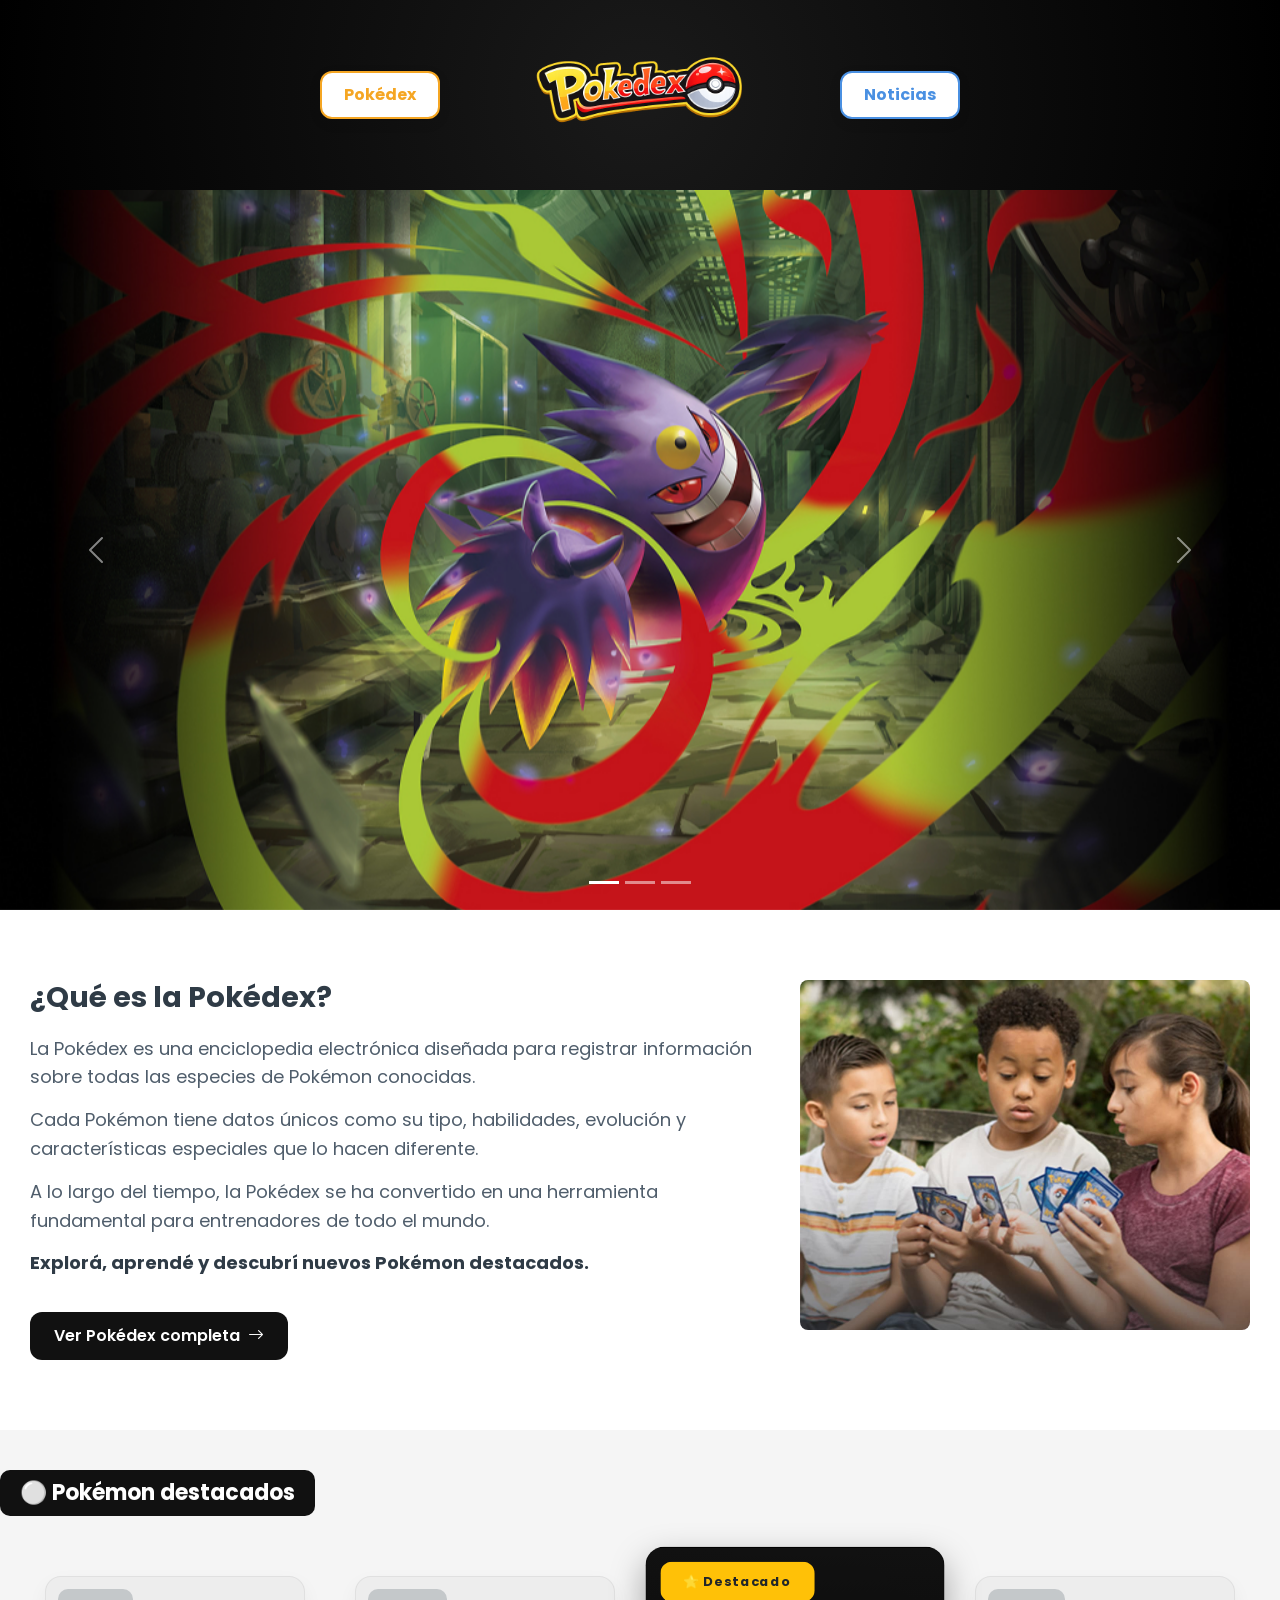
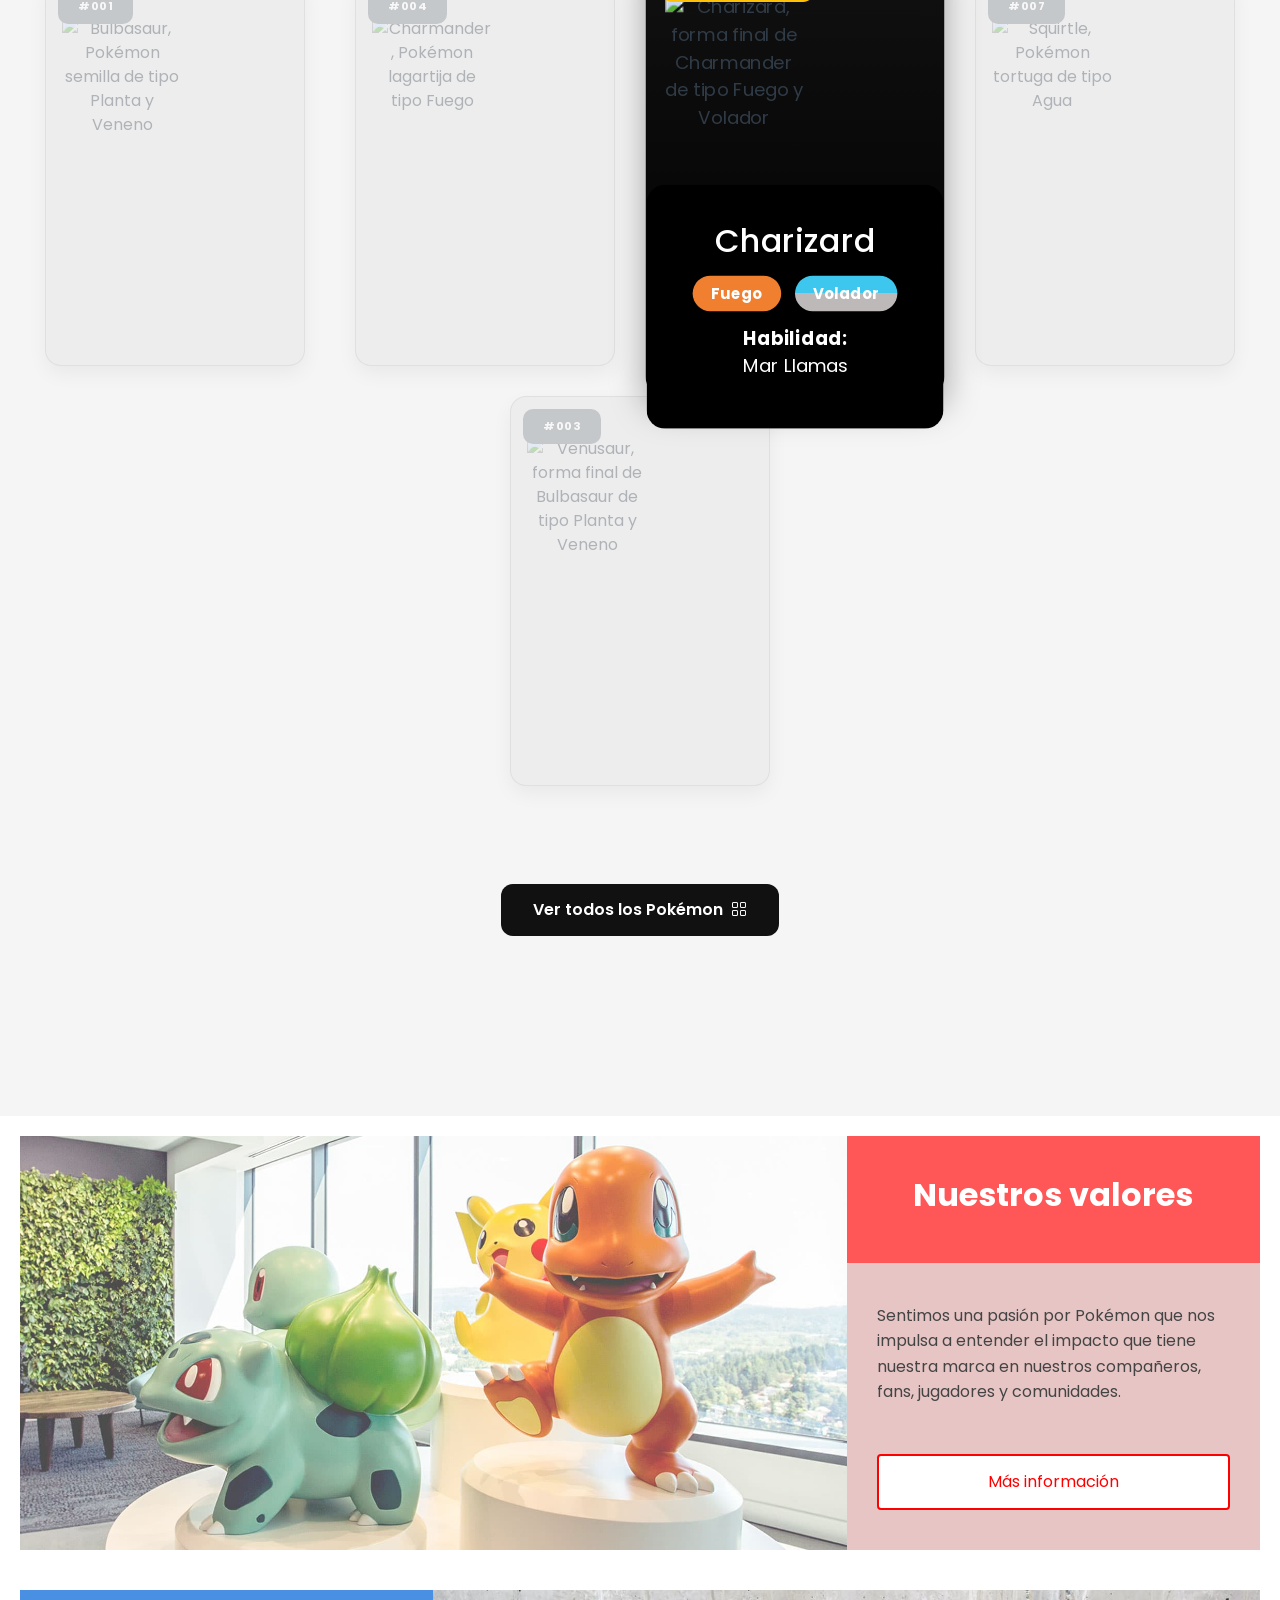
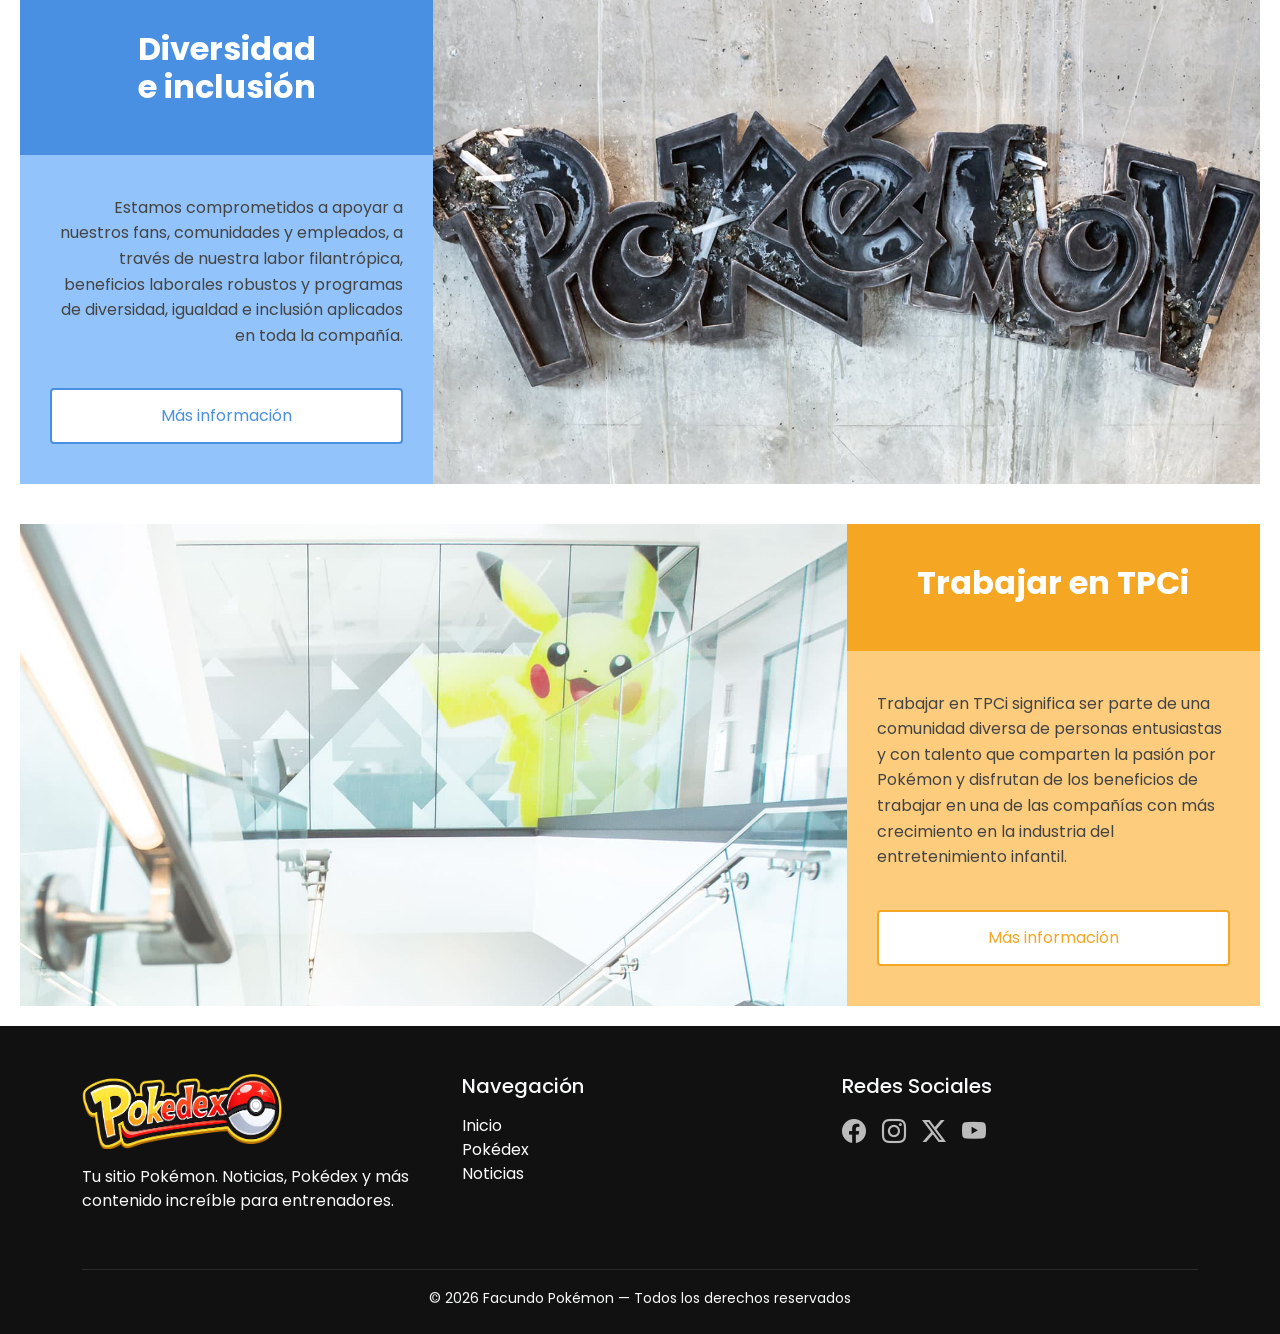
==== commit e3a50772: "Actualización de Pokedex e ias.html" ====
--- a/index.html
+++ b/index.html
@@ -4,306 +4,503 @@
 <head>
   <meta charset="UTF-8">
   <meta name="viewport" content="width=device-width, initial-scale=1.0">
+
+  <!-- SEO Primary -->
+  <title>Inicio — Pokémon | Pokédex, Noticias y más</title>
+  <meta name="description" content="Tu sitio oficial Pokémon en español. Explorá la Pokédex completa, seguí las últimas noticias y descubrí los Pokémon más destacados.">
+  <meta name="keywords" content="Pokémon, Pokédex, noticias Pokémon, Charizard, Bulbasaur, JCC Pokémon">
+  <meta name="author" content="Facundo Pokémon">
+  <meta name="robots" content="index, follow">
+
+  <!-- Open Graph / Redes Sociales -->
+  <meta property="og:type" content="website">
+  <meta property="og:title" content="Inicio — Pokémon | Pokédex y Noticias">
+  <meta property="og:description" content="Tu sitio Pokémon. Noticias, Pokédex y contenido increíble para entrenadores.">
+  <meta property="og:image" content="img/og-image.jpg">
+  <meta property="og:url" content="https://facundo-pokemon.com">
+  <meta property="og:locale" content="es_ES">
+
+  <!-- Twitter Card -->
+  <meta name="twitter:card" content="summary_large_image">
+  <meta name="twitter:title" content="Inicio — Pokémon">
+  <meta name="twitter:description" content="Tu sitio Pokémon. Noticias, Pokédex y más.">
+
+  <!-- Performance -->
+  <link rel="preconnect" href="https://fonts.googleapis.com">
+  <link rel="preconnect" href="https://fonts.gstatic.com" crossorigin>
+  <link rel="dns-prefetch" href="https://cdn.jsdelivr.net">
+
+  <!-- Fonts -->
   <link href="https://fonts.googleapis.com/css2?family=Poppins:wght@400;500;600;700&display=swap" rel="stylesheet">
-  <link href="https://cdn.jsdelivr.net/npm/bootstrap@5.3.8/dist/css/bootstrap.min.css" rel="stylesheet"
-    integrity="sha384-sRIl4kxILFvY47J16cr9ZwB07vP4J8+LH7qKQnuqkuIAvNWLzeN8tE5YBujZqJLB" crossorigin="anonymous">
+
+  <!-- Bootstrap CSS -->
+  <link
+    href="https://cdn.jsdelivr.net/npm/bootstrap@5.3.8/dist/css/bootstrap.min.css"
+    rel="stylesheet"
+    integrity="sha384-sRIl4kxILFvY47J16cr9ZwB07vP4J8+LH7qKQnuqkuIAvNWLzeN8tE5YBujZqJLB"
+    crossorigin="anonymous">
+
+  <!-- Bootstrap Icons -->
   <link rel="stylesheet" href="https://cdn.jsdelivr.net/npm/bootstrap-icons@1.11.3/font/bootstrap-icons.css">
+
+  <!-- Estilos propios -->
   <link rel="stylesheet" href="css/style.css">
-  <title>Inicio — Pokémon</title>
+
+  <!-- Favicon -->
+  <link rel="icon" type="image/png" href="img/favicon.png">
 </head>
 
 <body>
 
-  <!-- HEADER -->
-  <header class="header">
-
-    <!-- Botones desktop — se ocultan en mobile -->
-    <a class="links-heder d-none d-md-block" href="pages/pokedex.html">
-      <div class="nav-item pokedex-btn">
+  
+  <!-- =====================================================
+       HEADER
+       ===================================================== -->
+  <header class="header" role="banner">
+
+    <!-- Botón Pokédex — solo desktop -->
+    <a class="links-heder d-none d-md-block" href="pages/pokedex.html" aria-label="Ir a la Pokédex">
+      <div class="nav-item pokedex-btn" role="button">
         <span>Pokédex</span>
       </div>
     </a>
 
-    <a href="index.html">
-      <img class="logo" src="img/logo.png" alt="Logo Pokémon, volver al inicio">
+    <!-- Logo -->
+    <a href="index.html" aria-label="Volver al inicio — Pokémon">
+      <img
+        class="logo"
+        src="img/logo.png"
+        alt="Logo oficial de Pokémon"
+        width="280"
+        height="105"
+        fetchpriority="high">
     </a>
 
-    <a class="links-heder d-none d-md-block" href="pages/noticias.html">
-      <div class="nav-item noticias-btn">
+    <!-- Botón Noticias — solo desktop -->
+    <a class="links-heder d-none d-md-block" href="pages/noticias.html" aria-label="Ir a Noticias">
+      <div class="nav-item noticias-btn" role="button">
         <span>Noticias</span>
       </div>
     </a>
 
-    <!-- Hamburguesa — solo visible en mobile -->
-    <button class="hamburger-btn d-md-none" type="button"
-      data-bs-toggle="collapse" data-bs-target="#menuMobile"
-      aria-controls="menuMobile" aria-expanded="false" aria-label="Abrir menú">
-      <span></span>
-      <span></span>
-      <span></span>
+    <!-- Hamburguesa — solo mobile -->
+    <button
+      class="hamburger-btn d-md-none"
+      type="button"
+      data-bs-toggle="collapse"
+      data-bs-target="#menuMobile"
+      aria-controls="menuMobile"
+      aria-expanded="false"
+      aria-label="Abrir menú de navegación">
+      <span aria-hidden="true"></span>
+      <span aria-hidden="true"></span>
+      <span aria-hidden="true"></span>
     </button>
 
-    <!-- Menú desplegable mobile -->
-    <div class="collapse w-100 d-md-none" id="menuMobile">
+    <!-- Menú mobile desplegable -->
+    <nav class="collapse w-100 d-md-none" id="menuMobile" aria-label="Menú de navegación móvil">
       <div class="mobile-menu-links">
-        <a href="pages/pokedex.html" class="mobile-menu-link yellow">Pokédex</a>
-        <a href="pages/noticias.html" class="mobile-menu-link blue">Noticias</a>
-      </div>
-    </div>
+        <a href="pages/pokedex.html" class="mobile-menu-link yellow">
+          <i class="bi bi-book me-2" aria-hidden="true"></i>Pokédex
+        </a>
+        <a href="pages/noticias.html" class="mobile-menu-link blue">
+          <i class="bi bi-newspaper me-2" aria-hidden="true"></i>Noticias
+        </a>
+      </div>
+    </nav>
 
   </header>
 
-  <!-- CAROUSEL -->
-  <main>
-    <div id="carouselInicio" class="carousel slide inicio-full" data-bs-ride="carousel">
-      <div class="carousel-inner">
-        <div class="carousel-item active" data-bs-interval="5000">
-          <img src="img/carousel1.jpg" class="d-block w-100 carosuel-img" alt="Imagen promocional Pokémon 1">
-        </div>
-        <div class="carousel-item" data-bs-interval="5000">
-          <img src="img/carousel2.jpg" class="d-block w-100 carosuel-img" alt="Imagen promocional Pokémon 2">
-        </div>
-        <div class="carousel-item" data-bs-interval="5000">
-          <img src="img/carousel3.jpg" class="d-block w-100 carosuel-img" alt="Imagen promocional Pokémon 3">
-        </div>
-      </div>
-      <button class="carousel-control-prev" type="button" data-bs-target="#carouselInicio" data-bs-slide="prev">
-        <span class="carousel-control-prev-icon" aria-hidden="true"></span>
-        <span class="visually-hidden">Anterior</span>
-      </button>
-      <button class="carousel-control-next" type="button" data-bs-target="#carouselInicio" data-bs-slide="next">
-        <span class="carousel-control-next-icon" aria-hidden="true"></span>
-        <span class="visually-hidden">Siguiente</span>
-      </button>
-    </div>
+  <!-- =====================================================
+       MAIN
+       ===================================================== -->
+  <main id="main-content">
+
+    <!-- CAROUSEL -->
+    <section aria-label="Galería de imágenes promocionales Pokémon">
+      <div
+        id="carouselInicio"
+        class="carousel slide inicio-full"
+        data-bs-ride="carousel"
+        data-bs-pause="hover">
+
+        <div class="carousel-inner" role="group">
+
+          <div class="carousel-item active" data-bs-interval="5000">
+            <img
+              src="img/carousel1.jpg"
+              class="d-block w-100 carosuel-img"
+              alt="Imagen promocional Pokémon — Temporada 1"
+              width="1366"
+              height="600"
+              fetchpriority="high">
+          </div>
+
+          <div class="carousel-item" data-bs-interval="5000">
+            <img
+              src="img/carousel2.jpg"
+              class="d-block w-100 carosuel-img"
+              alt="Imagen promocional Pokémon — Temporada 2"
+              width="1366"
+              height="600"
+              loading="lazy">
+          </div>
+
+          <div class="carousel-item" data-bs-interval="5000">
+            <img
+              src="img/carousel3.jpg"
+              class="d-block w-100 carosuel-img"
+              alt="Imagen promocional Pokémon — Temporada 3"
+              width="1366"
+              height="600"
+              loading="lazy">
+          </div>
+
+        </div>
+
+        <button
+          class="carousel-control-prev"
+          type="button"
+          data-bs-target="#carouselInicio"
+          data-bs-slide="prev"
+          aria-label="Imagen anterior">
+          <span class="carousel-control-prev-icon" aria-hidden="true"></span>
+        </button>
+
+        <button
+          class="carousel-control-next"
+          type="button"
+          data-bs-target="#carouselInicio"
+          data-bs-slide="next"
+          aria-label="Imagen siguiente">
+          <span class="carousel-control-next-icon" aria-hidden="true"></span>
+        </button>
+
+        <div class="carousel-indicators">
+          <button type="button" data-bs-target="#carouselInicio" data-bs-slide-to="0" class="active" aria-label="Diapositiva 1" aria-current="true"></button>
+          <button type="button" data-bs-target="#carouselInicio" data-bs-slide-to="1" aria-label="Diapositiva 2"></button>
+          <button type="button" data-bs-target="#carouselInicio" data-bs-slide-to="2" aria-label="Diapositiva 3"></button>
+        </div>
+
+      </div>
+    </section>
+
+    <!-- INFO — ¿Qué es la Pokédex? -->
+    <section class="info-section reveal" aria-labelledby="info-titulo">
+
+      <div class="info-text">
+        <h2 class="info-titulo" id="info-titulo">¿Qué es la Pokédex?</h2>
+
+        <p>
+          La Pokédex es una enciclopedia electrónica diseñada para registrar
+          información sobre todas las especies de Pokémon conocidas.
+        </p>
+
+        <p>
+          Cada Pokémon tiene datos únicos como su tipo, habilidades, evolución
+          y características especiales que lo hacen diferente.
+        </p>
+
+        <p>
+          A lo largo del tiempo, la Pokédex se ha convertido en una herramienta
+          fundamental para entrenadores de todo el mundo.
+        </p>
+
+        <p class="highlight">
+          Explorá, aprendé y descubrí nuevos Pokémon destacados.
+        </p>
+
+        <a href="pages/pokedex.html" class="btn-ir-pokedex">
+          Ver Pokédex completa <i class="bi bi-arrow-right" aria-hidden="true"></i>
+        </a>
+      </div>
+
+      <div class="info-image">
+        <img
+          src="img/ninosconcartas.jpg"
+          alt="Niños jugando con cartas Pokémon y disfrutando del juego"
+          width="450"
+          height="350"
+          loading="lazy">
+      </div>
+
+    </section>
+
+    <!-- POKÉMON DESTACADOS -->
+    <section class="featured-section reveal" aria-labelledby="featured-titulo">
+      <div class="centradodecontenido">
+        <div class="featured">
+
+          <div class="badge" id="featured-titulo" aria-label="Sección de Pokémon destacados">
+            ⚪ Pokémon destacados
+          </div>
+
+          <div class="pokemon-row" role="list" aria-label="Pokémon destacados">
+
+            <article class="card" role="listitem" tabindex="0" aria-label="Bulbasaur — Tipo Planta y Veneno">
+              <span class="badge bg-secondary card-badge" aria-hidden="true">#001</span>
+              <img
+                src="img/bulbasur.png"
+                alt="Bulbasaur, Pokémon semilla de tipo Planta y Veneno"
+                width="120"
+                height="120"
+                loading="lazy">
+              <div class="info" aria-hidden="true">
+                <h3>Bulbasaur</h3>
+                <div class="types">
+                  <span class="type planta">Planta</span>
+                  <span class="type veneno">Veneno</span>
+                </div>
+                <p><strong>Habilidad:</strong><br>Espesura</p>
+              </div>
+            </article>
+
+            <article class="card" role="listitem" tabindex="0" aria-label="Charmander — Tipo Fuego">
+              <span class="badge bg-secondary card-badge" aria-hidden="true">#004</span>
+              <img
+                src="img/charmander.png"
+                alt="Charmander, Pokémon lagartija de tipo Fuego"
+                width="120"
+                height="120"
+                loading="lazy">
+              <div class="info" aria-hidden="true">
+                <h3>Charmander</h3>
+                <div class="types">
+                  <span class="type fuego">Fuego</span>
+                </div>
+                <p><strong>Habilidad:</strong><br>Mar Llamas</p>
+              </div>
+            </article>
+
+            <article class="card active" role="listitem" tabindex="0" aria-label="Charizard — Pokémon destacado — Tipo Fuego y Volador">
+              <span class="badge bg-warning text-dark card-badge">⭐ Destacado</span>
+              <img
+                src="img/charizard.png"
+                alt="Charizard, forma final de Charmander de tipo Fuego y Volador"
+                width="120"
+                height="120"
+                loading="lazy">
+              <div class="info" aria-hidden="true">
+                <h3>Charizard</h3>
+                <div class="types">
+                  <span class="type fuego">Fuego</span>
+                  <span class="type volador">Volador</span>
+                </div>
+                <p><strong>Habilidad:</strong><br>Mar Llamas</p>
+              </div>
+            </article>
+
+            <article class="card" role="listitem" tabindex="0" aria-label="Squirtle — Tipo Agua">
+              <span class="badge bg-secondary card-badge" aria-hidden="true">#007</span>
+              <img
+                src="img/squirtle.png"
+                alt="Squirtle, Pokémon tortuga de tipo Agua"
+                width="120"
+                height="120"
+                loading="lazy">
+              <div class="info" aria-hidden="true">
+                <h3>Squirtle</h3>
+                <div class="types">
+                  <span class="type agua">Agua</span>
+                </div>
+                <p><strong>Habilidad:</strong><br>Torrente</p>
+              </div>
+            </article>
+
+            <article class="card" role="listitem" tabindex="0" aria-label="Venusaur — Tipo Planta y Veneno">
+              <span class="badge bg-secondary card-badge" aria-hidden="true">#003</span>
+              <img
+                src="img/venusaur.png"
+                alt="Venusaur, forma final de Bulbasaur de tipo Planta y Veneno"
+                width="120"
+                height="120"
+                loading="lazy">
+              <div class="info" aria-hidden="true">
+                <h3>Venusaur</h3>
+                <div class="types">
+                  <span class="type planta">Planta</span>
+                  <span class="type veneno">Veneno</span>
+                </div>
+                <p><strong>Habilidad:</strong><br>Espesura</p>
+              </div>
+            </article>
+
+          </div><!-- /.pokemon-row -->
+
+          <div class="featured-cta">
+            <a href="pages/pokedex.html" class="btn-ver-todos">
+              Ver todos los Pokémon <i class="bi bi-grid" aria-hidden="true"></i>
+            </a>
+          </div>
+
+        </div>
+      </div>
+    </section>
+
+    <!-- SECCIÓN VALORES -->
+    <section aria-labelledby="valores-titulo-1">
+      <div class="valores reveal">
+        <div class="valores-container">
+          <div class="valores-img">
+            <img
+              src="img/NuestrosValores.jpg"
+              alt="Equipo diverso de colaboradores de The Pokémon Company trabajando juntos"
+              width="700"
+              height="400"
+              loading="lazy">
+          </div>
+          <div class="valores-content">
+            <div class="valores-header bg-rojo-heder">
+              <h2 id="valores-titulo-1">Nuestros valores</h2>
+            </div>
+            <div class="valores-texto bg-rojo-texto">
+              <p>
+                Sentimos una pasión por Pokémon que nos impulsa a entender
+                el impacto que tiene nuestra marca en nuestros compañeros,
+                fans, jugadores y comunidades.
+              </p>
+              <a href="pages/noticias.html" class="btn-info bg-rojo">Más información</a>
+            </div>
+          </div>
+        </div>
+      </div>
+
+      <div class="valores reveal">
+        <div class="valores-container">
+          <div class="valores-content">
+            <div class="valores-header bg-azul-heder">
+              <h2 id="valores-titulo-2">Diversidad <br>e inclusión</h2>
+            </div>
+            <div class="valores-texto textizquierdo bg-azul-texto">
+              <p>
+                Estamos comprometidos a apoyar a nuestros fans, comunidades y empleados,
+                a través de nuestra labor filantrópica, beneficios laborales robustos y
+                programas de diversidad, igualdad e inclusión aplicados en toda la compañía.
+              </p>
+              <a href="pages/noticias.html" class="btn-info bg-azul">Más información</a>
+            </div>
+          </div>
+          <div class="valores-img">
+            <img
+              src="img/DiversidadeInculsion.jpg"
+              alt="Representación de diversidad e inclusión en el equipo de The Pokémon Company"
+              width="700"
+              height="400"
+              loading="lazy">
+          </div>
+        </div>
+      </div>
+
+      <div class="valores reveal">
+        <div class="valores-container">
+          <div class="valores-img">
+            <img
+              src="img/TrabajarEnTPCi.jpg"
+              alt="Personas trabajando en las oficinas modernas de The Pokémon Company International"
+              width="700"
+              height="400"
+              loading="lazy">
+          </div>
+          <div class="valores-content">
+            <div class="valores-header bg-amarillo-heder">
+              <h2>Trabajar en TPCi</h2>
+            </div>
+            <div class="valores-texto bg-amarillo-texto">
+              <p>
+                Trabajar en TPCi significa ser parte de una comunidad diversa de personas
+                entusiastas y con talento que comparten la pasión por Pokémon y disfrutan
+                de los beneficios de trabajar en una de las compañías con más crecimiento
+                en la industria del entretenimiento infantil.
+              </p>
+              <a href="pages/noticias.html" class="btn-info bg-amarillo">Más información</a>
+            </div>
+          </div>
+        </div>
+      </div>
+
+    </section>
+
   </main>
 
-  <!-- INFO — texto + imagen -->
-  <section class="info-section">
-    <div class="info-text">
-      <h2 class="info-titulo">¿Qué es la Pokédex?</h2>
-
-      <p>
-        La Pokédex es una enciclopedia electrónica diseñada para registrar
-        información sobre todas las especies de Pokémon conocidas.
-      </p>
-
-      <p>
-        Cada Pokémon tiene datos únicos como su tipo, habilidades, evolución
-        y características especiales que lo hacen diferente.
-      </p>
-
-      <p>
-        A lo largo del tiempo, la Pokédex se ha convertido en una herramienta
-        fundamental para entrenadores de todo el mundo.
-      </p>
-
-      <p class="highlight">
-        Explora, aprende y descubre nuevos Pokémon destacados.
-      </p>
-
-      <a href="pages/pokedex.html" class="btn-ir-pokedex">
-        Ver Pokédex completa <i class="bi bi-arrow-right"></i>
-      </a>
-    </div>
-
-    <div class="info-image">
-      <img src="img/ninosconcartas.jpg" alt="Niños jugando con cartas Pokémon">
-    </div>
-  </section>
-
-  <!-- POKÉMON DESTACADOS -->
-  <section class="featured-section">
-    <div class="centradodecontenido">
-      <section class="featured">
-
-        <div class="badge">⚪ Pokémon destacados</div>
-
-        <div class="pokemon-row">
-
-          <article class="card">
-            <span class="badge bg-secondary card-badge">#001</span>
-            <img src="img/bulbasur.png" alt="Bulbasaur, tipo Planta y Veneno">
-            <div class="info">
-              <h3>Bulbasaur</h3>
-              <div class="types">
-                <span class="type planta">Planta</span>
-                <span class="type veneno">Veneno</span>
-              </div>
-              <p><strong>Habilidad:</strong><br>Espesura</p>
-            </div>
-          </article>
-
-          <article class="card">
-            <span class="badge bg-secondary card-badge">#004</span>
-            <img src="img/charmander.png" alt="Charmander, tipo Fuego">
-            <div class="info">
-              <h3>Charmander</h3>
-              <div class="types">
-                <span class="type fuego">Fuego</span>
-              </div>
-              <p><strong>Habilidad:</strong><br>Mar Llamas</p>
-            </div>
-          </article>
-
-          <article class="card active">
-            <span class="badge bg-warning text-dark card-badge">⭐ Destacado</span>
-            <img src="img/charizard.png" alt="Charizard, tipo Fuego y Volador">
-            <div class="info">
-              <h3>Charizard</h3>
-              <div class="types">
-                <span class="type fuego">Fuego</span>
-                <span class="type volador">Volador</span>
-              </div>
-              <p><strong>Habilidad:</strong><br>Mar Llamas</p>
-            </div>
-          </article>
-
-          <article class="card">
-            <span class="badge bg-secondary card-badge">#007</span>
-            <img src="img/squirtle.png" alt="Squirtle, tipo Agua">
-            <div class="info">
-              <h3>Squirtle</h3>
-              <div class="types">
-                <span class="type agua">Agua</span>
-              </div>
-              <p><strong>Habilidad:</strong><br>Torrente</p>
-            </div>
-          </article>
-
-          <article class="card">
-            <span class="badge bg-secondary card-badge">#003</span>
-            <img src="img/venusaur.png" alt="Venusaur, tipo Planta y Veneno">
-            <div class="info">
-              <h3>Venusaur</h3>
-              <div class="types">
-                <span class="type planta">Planta</span>
-                <span class="type veneno">Veneno</span>
-              </div>
-              <p><strong>Habilidad:</strong><br>Espesura</p>
-            </div>
-          </article>
-
-        </div>
-
-        <div class="featured-cta">
-          <a href="pages/pokedex.html" class="btn-ver-todos">
-            Ver todos los Pokémon <i class="bi bi-grid"></i>
-          </a>
-        </div>
-
-      </section>
-    </div>
-  </section>
-
-  <!-- SECCIÓN VALORES -->
-  <section class="valores">
-    <div class="valores-container">
-      <div class="valores-img">
-        <img src="img/NuestrosValores.jpg" alt="Equipo de trabajo de la compañía Pokémon">
-      </div>
-      <div class="valores-content">
-        <div class="valores-header bg-rojo-heder">
-          <h2>Nuestros valores</h2>
-        </div>
-        <div class="valores-texto bg-rojo-texto">
-          <p>
-            Sentimos una pasión por Pokémon que nos impulsa a entender
-            el impacto que tiene nuestra marca en nuestros compañeros,
-            fans, jugadores y comunidades.
-          </p>
-          <a href="pages/noticias.html" class="btn-info bg-rojo">Más información</a>
-        </div>
-      </div>
-    </div>
-  </section>
-
-  <section class="valores">
-    <div class="valores-container">
-      <div class="valores-content">
-        <div class="valores-header bg-azul-heder">
-          <h2>Diversidad <br>e inclusión</h2>
-        </div>
-        <div class="valores-texto textizquierdo bg-azul-texto">
-          <p>
-            Estamos comprometidos a apoyar a nuestros fans, comunidades y empleados,
-            a través de nuestra labor filantrópica, beneficios laborales robustos y
-            programas de diversidad, igualdad e inclusión aplicados en toda la compañía.
-          </p>
-          <a href="pages/noticias.html" class="btn-info bg-azul">Más información</a>
-        </div>
-      </div>
-      <div class="valores-img">
-        <img src="img/DiversidadeInculsion.jpg" alt="Diversidad e inclusión en el equipo Pokémon">
-      </div>
-    </div>
-  </section>
-
-  <section class="valores">
-    <div class="valores-container">
-      <div class="valores-img">
-        <img src="img/TrabajarEnTPCi.jpg" alt="Personas trabajando en las oficinas de TPCi">
-      </div>
-      <div class="valores-content">
-        <div class="valores-header bg-amarillo-heder">
-          <h2>Trabajar en TPCi</h2>
-        </div>
-        <div class="valores-texto bg-amarillo-texto">
-          <p>
-            Trabajar en TPCi significa ser parte de una comunidad diversa de personas
-            entusiastas y con talento que comparten la pasión por Pokémon y disfrutan
-            de los beneficios de trabajar en una de las compañías con más crecimiento
-            en la industria del entretenimiento infantil.
-          </p>
-          <a href="pages/noticias.html" class="btn-info bg-amarillo">Más información</a>
-        </div>
-      </div>
-    </div>
-  </section>
-
-  <!-- FOOTER -->
-  <footer class="footer-custom text-light pt-5 pb-4">
+  <!-- =====================================================
+       FOOTER
+       ===================================================== -->
+  <footer class="footer-custom text-light pt-5 pb-4" role="contentinfo">
     <div class="container">
       <div class="row">
 
         <div class="col-md-4 mb-4">
-          <img src="img/logo-footer.png" alt="Logo Pokémon footer" width="200" class="mb-3">
+          <img
+            src="img/logo-footer.png"
+            alt="Logo Pokémon — Pie de página"
+            width="200"
+            height="75"
+            class="mb-3"
+            loading="lazy">
           <p>Tu sitio Pokémon. Noticias, Pokédex y más contenido increíble para entrenadores.</p>
         </div>
 
         <div class="col-md-4 mb-4">
-          <h5 class="mb-3">Navegación</h5>
-          <ul class="list-unstyled">
-            <li><a href="index.html" class="footer-link">Inicio</a></li>
-            <li><a href="pages/pokedex.html" class="footer-link">Pokédex</a></li>
-            <li><a href="pages/noticias.html" class="footer-link">Noticias</a></li>
-          </ul>
+          <h2 class="h5 mb-3">Navegación</h2>
+          <nav aria-label="Navegación del pie de página">
+            <ul class="list-unstyled">
+              <li><a href="index.html" class="footer-link">Inicio</a></li>
+              <li><a href="pages/pokedex.html" class="footer-link">Pokédex</a></li>
+              <li><a href="pages/noticias.html" class="footer-link">Noticias</a></li>
+            </ul>
+          </nav>
         </div>
 
         <div class="col-md-4 mb-4">
-          <h5 class="mb-3">Redes Sociales</h5>
-          <div class="d-flex gap-3">
-            <a href="https://www.facebook.com/PokemonOficialES" class="social-icon" aria-label="Facebook Pokémon"><i class="bi bi-facebook"></i></a>
-            <a href="https://www.instagram.com/PokemonESP" class="social-icon" aria-label="Instagram Pokémon"><i class="bi bi-instagram"></i></a>
-            <a href="https://x.com/Pokemon_ES_ESP" class="social-icon" aria-label="Twitter Pokémon"><i class="bi bi-twitter"></i></a>
-            <a href="https://www.youtube.com/user/PokemonOficialES" class="social-icon" aria-label="YouTube Pokémon"><i class="bi bi-youtube"></i></a>
-          </div>
-        </div>
-
-      </div>
-
-      <hr class="border-light">
+          <h2 class="h5 mb-3">Redes Sociales</h2>
+          <div class="d-flex gap-3" role="list" aria-label="Redes sociales de Pokémon">
+            <a href="https://www.facebook.com/PokemonOficialES" class="social-icon" aria-label="Pokémon en Facebook" rel="noopener noreferrer" target="_blank" role="listitem"><i class="bi bi-facebook" aria-hidden="true"></i></a>
+            <a href="https://www.instagram.com/PokemonESP" class="social-icon" aria-label="Pokémon en Instagram" rel="noopener noreferrer" target="_blank" role="listitem"><i class="bi bi-instagram" aria-hidden="true"></i></a>
+            <a href="https://x.com/Pokemon_ES_ESP" class="social-icon" aria-label="Pokémon en X (Twitter)" rel="noopener noreferrer" target="_blank" role="listitem"><i class="bi bi-twitter-x" aria-hidden="true"></i></a>
+            <a href="https://www.youtube.com/user/PokemonOficialES" class="social-icon" aria-label="Pokémon en YouTube" rel="noopener noreferrer" target="_blank" role="listitem"><i class="bi bi-youtube" aria-hidden="true"></i></a>
+          </div>
+        </div>
+
+      </div>
+
+      <hr class="border-secondary">
 
       <div class="text-center">
-        <small>© 2026 Facundo Pokémon - Todos los derechos reservados</small>
+        <small>© 2026 Facundo Pokémon — Todos los derechos reservados</small>
       </div>
 
     </div>
   </footer>
 
-  <script src="https://cdn.jsdelivr.net/npm/bootstrap@5.3.8/dist/js/bootstrap.bundle.min.js"
+  <!-- Bootstrap JS -->
+  <script
+    src="https://cdn.jsdelivr.net/npm/bootstrap@5.3.8/dist/js/bootstrap.bundle.min.js"
     integrity="sha384-FKyoEForCGlyvwx9Hj09JcYn3nv7wiPVlz7YYwJrWVcXK/BmnVDxM+D2scQbITxI"
-    crossorigin="anonymous"></script>
+    crossorigin="anonymous"
+    defer></script>
+
+  <!-- Scroll Reveal -->
+  <script>
+    (function () {
+      'use strict';
+      const reveals = document.querySelectorAll('.reveal');
+      if (!reveals.length) return;
+
+      const observer = new IntersectionObserver(
+        (entries) => {
+          entries.forEach((entry) => {
+            if (entry.isIntersecting) {
+              entry.target.classList.add('visible');
+              observer.unobserve(entry.target);
+            }
+          });
+        },
+        { threshold: 0.12 }
+      );
+
+      reveals.forEach((el) => observer.observe(el));
+    })();
+  </script>
 
 </body>
 </html>
--- a/css/style.css
+++ b/css/style.css
@@ -257,8 +257,8 @@
     padding: 10px 16px;
   }
   .logo-img-2 {
-    width: 130px;
-  }
+    width: 115px;
+}
   .nav-2 {
     gap: 8px;
   }
@@ -554,6 +554,7 @@
 .btn-ver-todos {
   display: inline-flex;
   align-items: center;
+  margin-top: 50px;
   gap: 8px;
   padding: 14px 32px;
   background: #111;
@@ -1009,6 +1010,7 @@
 
 .pokedex-tabla-wrapper {
   margin-top: 48px;
+   display: none !important;
 }
 
 .tabla-tipos {
@@ -1050,6 +1052,7 @@
   }
   .pokedex-tabla-wrapper {
     overflow-x: auto;
+    
   }
   .pokedex-grid {
     grid-template-columns: 1fr;
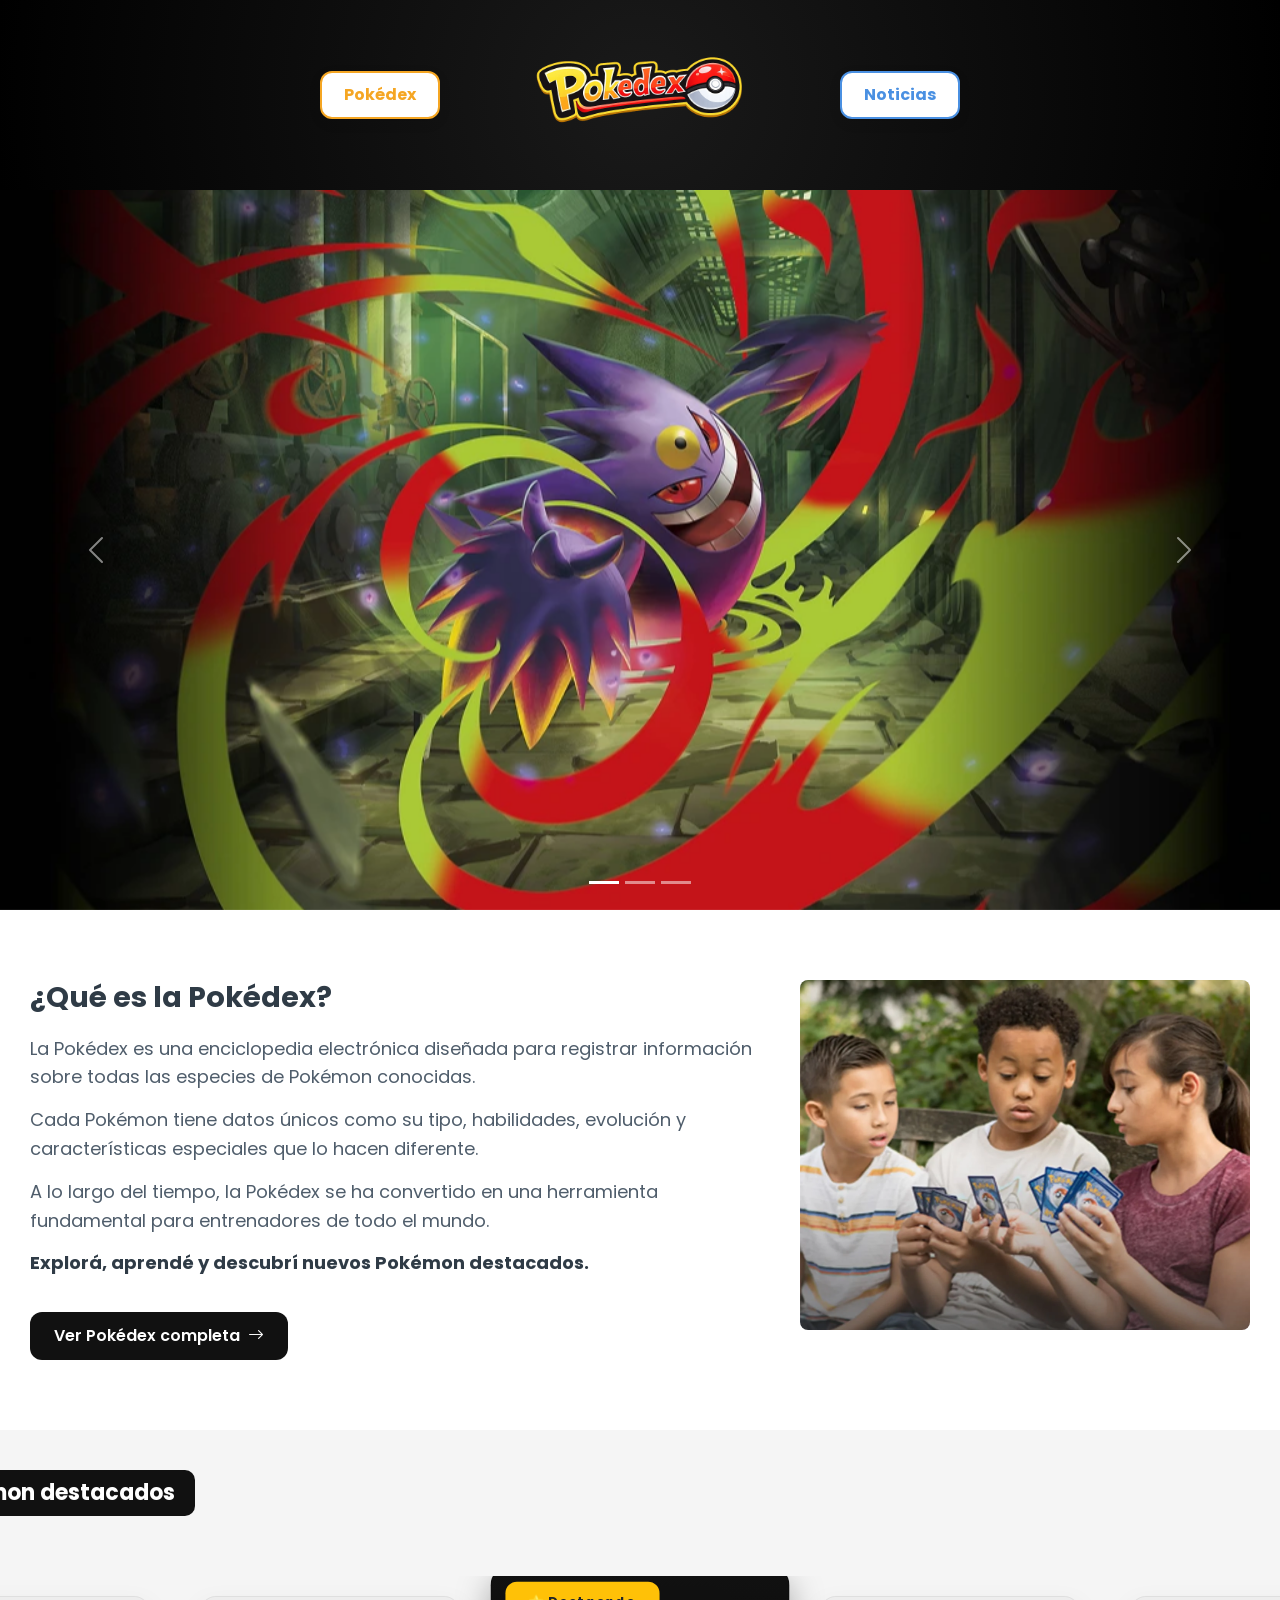
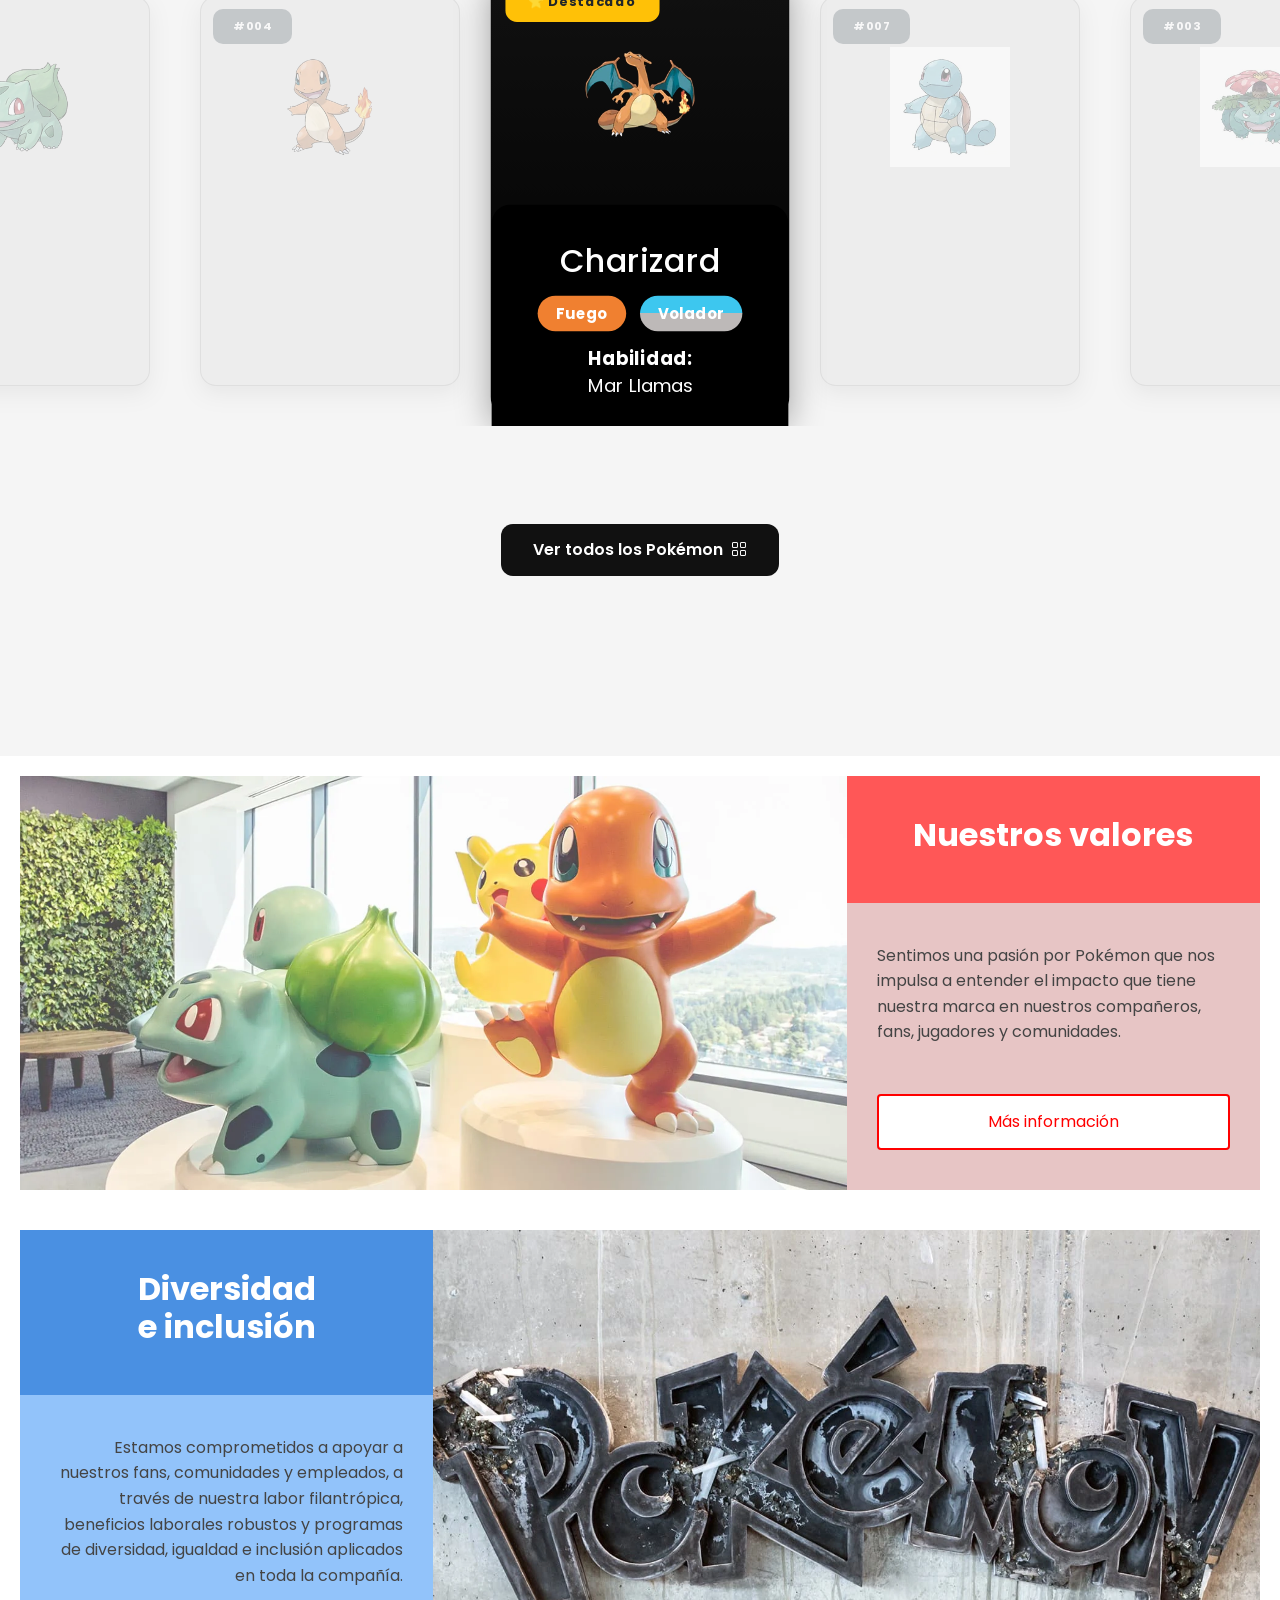
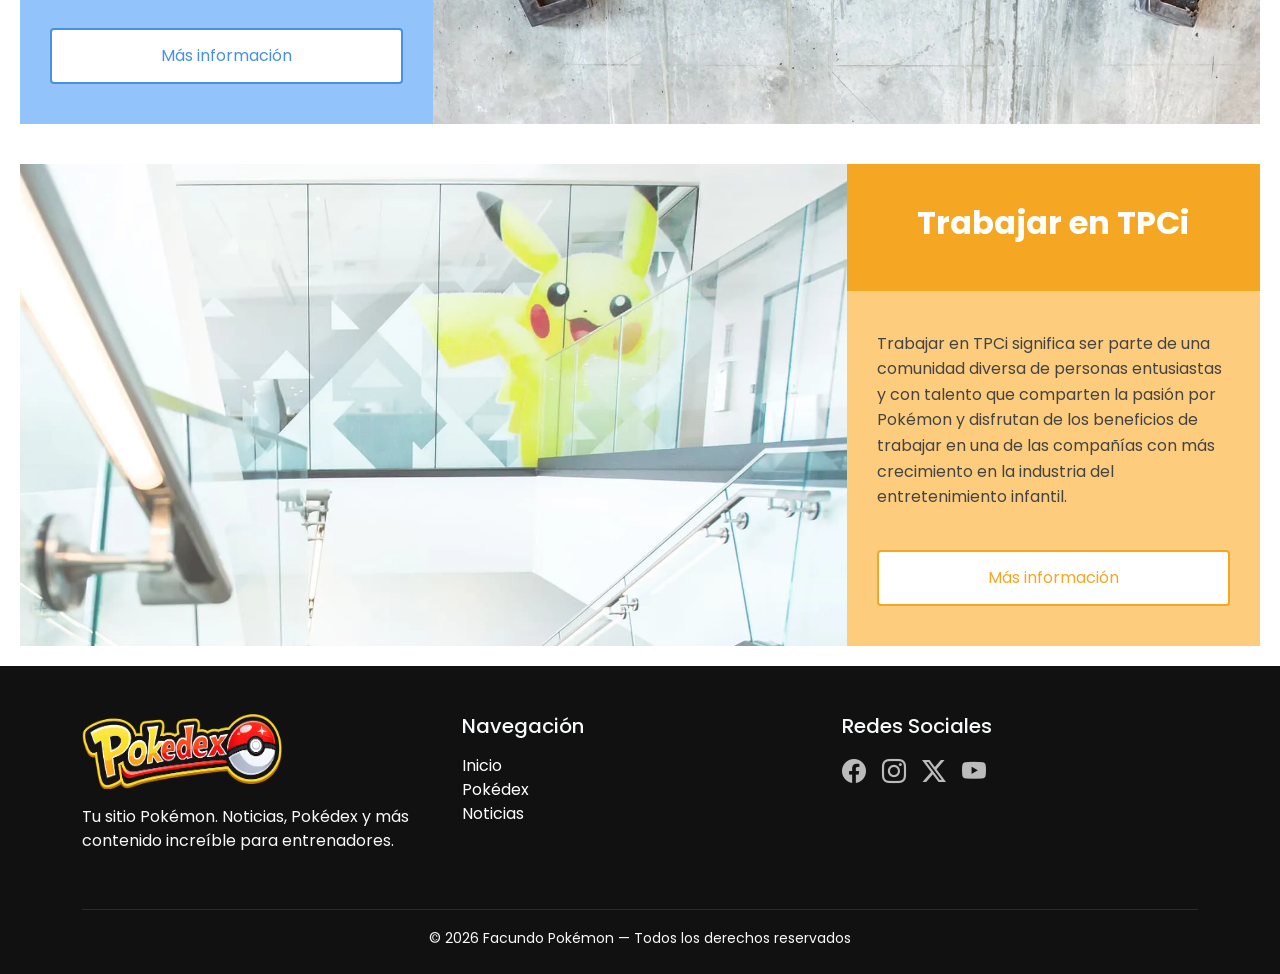
==== commit cf8ce525: "Optimizar imágenes: convertir a .webp y actualizar referencias en HTML" ====
--- a/index.html
+++ b/index.html
@@ -69,7 +69,7 @@
     <a href="index.html" aria-label="Volver al inicio — Pokémon">
       <img
         class="logo"
-        src="img/logo.png"
+        src="img/logo.webp"
         alt="Logo oficial de Pokémon"
         width="280"
         height="105"
@@ -128,7 +128,7 @@
 
           <div class="carousel-item active" data-bs-interval="5000">
             <img
-              src="img/carousel1.jpg"
+              src="img/carousel1.webp"
               class="d-block w-100 carosuel-img"
               alt="Imagen promocional Pokémon — Temporada 1"
               width="1366"
@@ -138,7 +138,7 @@
 
           <div class="carousel-item" data-bs-interval="5000">
             <img
-              src="img/carousel2.jpg"
+              src="img/carousel2.webp"
               class="d-block w-100 carosuel-img"
               alt="Imagen promocional Pokémon — Temporada 2"
               width="1366"
@@ -148,7 +148,7 @@
 
           <div class="carousel-item" data-bs-interval="5000">
             <img
-              src="img/carousel3.jpg"
+              src="img/carousel3.webp"
               class="d-block w-100 carosuel-img"
               alt="Imagen promocional Pokémon — Temporada 3"
               width="1366"
@@ -217,7 +217,7 @@
 
       <div class="info-image">
         <img
-          src="img/ninosconcartas.jpg"
+          src="img/ninosconcartas.webp"
           alt="Niños jugando con cartas Pokémon y disfrutando del juego"
           width="450"
           height="350"
@@ -240,7 +240,7 @@
             <article class="card" role="listitem" tabindex="0" aria-label="Bulbasaur — Tipo Planta y Veneno">
               <span class="badge bg-secondary card-badge" aria-hidden="true">#001</span>
               <img
-                src="img/bulbasur.png"
+                src="img/bulbasur.webp"
                 alt="Bulbasaur, Pokémon semilla de tipo Planta y Veneno"
                 width="120"
                 height="120"
@@ -258,7 +258,7 @@
             <article class="card" role="listitem" tabindex="0" aria-label="Charmander — Tipo Fuego">
               <span class="badge bg-secondary card-badge" aria-hidden="true">#004</span>
               <img
-                src="img/charmander.png"
+                src="img/charmander.webp"
                 alt="Charmander, Pokémon lagartija de tipo Fuego"
                 width="120"
                 height="120"
@@ -275,7 +275,7 @@
             <article class="card active" role="listitem" tabindex="0" aria-label="Charizard — Pokémon destacado — Tipo Fuego y Volador">
               <span class="badge bg-warning text-dark card-badge">⭐ Destacado</span>
               <img
-                src="img/charizard.png"
+                src="img/charizard.webp"
                 alt="Charizard, forma final de Charmander de tipo Fuego y Volador"
                 width="120"
                 height="120"
@@ -293,7 +293,7 @@
             <article class="card" role="listitem" tabindex="0" aria-label="Squirtle — Tipo Agua">
               <span class="badge bg-secondary card-badge" aria-hidden="true">#007</span>
               <img
-                src="img/squirtle.png"
+                src="img/squirtle_11zon.webp"
                 alt="Squirtle, Pokémon tortuga de tipo Agua"
                 width="120"
                 height="120"
@@ -310,7 +310,7 @@
             <article class="card" role="listitem" tabindex="0" aria-label="Venusaur — Tipo Planta y Veneno">
               <span class="badge bg-secondary card-badge" aria-hidden="true">#003</span>
               <img
-                src="img/venusaur.png"
+                src="img/venusaur_11zon.webp"
                 alt="Venusaur, forma final de Bulbasaur de tipo Planta y Veneno"
                 width="120"
                 height="120"
@@ -343,7 +343,7 @@
         <div class="valores-container">
           <div class="valores-img">
             <img
-              src="img/NuestrosValores.jpg"
+              src="img/NuestrosValores_11zon.webp"
               alt="Equipo diverso de colaboradores de The Pokémon Company trabajando juntos"
               width="700"
               height="400"
@@ -382,7 +382,7 @@
           </div>
           <div class="valores-img">
             <img
-              src="img/DiversidadeInculsion.jpg"
+              src="img/DiversidadeInculsion.webp"
               alt="Representación de diversidad e inclusión en el equipo de The Pokémon Company"
               width="700"
               height="400"
@@ -395,7 +395,7 @@
         <div class="valores-container">
           <div class="valores-img">
             <img
-              src="img/TrabajarEnTPCi.jpg"
+              src="img/TrabajarEnTPCi_11zon.webp"
               alt="Personas trabajando en las oficinas modernas de The Pokémon Company International"
               width="700"
               height="400"
@@ -431,7 +431,7 @@
 
         <div class="col-md-4 mb-4">
           <img
-            src="img/logo-footer.png"
+            src="img/logo-footer.webp"
             alt="Logo Pokémon — Pie de página"
             width="200"
             height="75"
--- a/css/style.css
+++ b/css/style.css
@@ -257,8 +257,8 @@
     padding: 10px 16px;
   }
   .logo-img-2 {
-    width: 115px;
-}
+    width: 130px;
+  }
   .nav-2 {
     gap: 8px;
   }
@@ -437,8 +437,19 @@
 .pokemon-row {
   display: flex;
   justify-content: center;
-  flex-wrap: wrap;
+  flex-wrap: nowrap;
   gap: 30px;
+  overflow-x: auto;
+  padding: 20px 0 40px;
+  scroll-snap-type: x mandatory;
+  -webkit-overflow-scrolling: touch;
+}
+.pokemon-row::-webkit-scrollbar {
+  display: none;
+}
+.pokemon-row {
+  -ms-overflow-style: none;
+  scrollbar-width: none;
 }
 .pokemon-row:hover .card {
   opacity: 0.15;
@@ -448,6 +459,9 @@
 }
 
 .card {
+  display: flex;
+  flex-direction: column;
+  align-items: center;
   width: 260px;
   height: 390px;
   margin: 0 10px;
@@ -455,7 +469,7 @@
   border-radius: 16px;
   text-align: center;
   padding: 16px;
-  padding-top: 40px;
+  padding-top: 50px;
   text-decoration: none;
   color: #2f3b46;
   position: relative;
@@ -467,8 +481,10 @@
 }
 .card img {
   height: 120px;
+  width: auto;
   object-fit: contain;
   transition: transform 0.3s ease;
+  margin-bottom: 20px;
 }
 .card h3 {
   margin: 6px 0;
@@ -499,10 +515,14 @@
   opacity: 1;
   transform: scale(1.15);
   z-index: 2;
+  scroll-snap-align: center;
 }
 .card.active .name,
 .card.active .info {
   opacity: 1;
+}
+.card {
+  scroll-snap-align: center;
 }
 
 .card-number {
@@ -810,10 +830,12 @@
     text-align: center;
   }
   .pokemon-row {
-    display: grid;
-    grid-template-columns: repeat(2, 1fr);
-    gap: 12px;
-    padding: 0 16px;
+    display: flex;
+    justify-content: flex-start;
+    flex-wrap: nowrap;
+    gap: 16px;
+    padding: 20px 16px 40px;
+    overflow-x: auto;
   }
   .pokemon-row:hover .card {
     opacity: 1;
@@ -822,20 +844,22 @@
     opacity: 1;
   }
   .card {
-    width: 100%;
-    height: auto;
-    min-height: 200px;
+    width: 240px;
+    height: 360px;
+    display: flex;
+    flex-direction: column;
+    align-items: center;
     padding: 12px;
-    padding-top: 20px;
+    padding-top: 40px;
     margin: 0;
     opacity: 1;
     transform: none !important;
   }
   .card img {
-    height: 90px;
+    height: 110px;
   }
   .card h3 {
-    font-size: 13px;
+    font-size: 14px;
   }
   .card .info {
     display: none;
@@ -1010,7 +1034,6 @@
 
 .pokedex-tabla-wrapper {
   margin-top: 48px;
-   display: none !important;
 }
 
 .tabla-tipos {
@@ -1052,7 +1075,6 @@
   }
   .pokedex-tabla-wrapper {
     overflow-x: auto;
-    
   }
   .pokedex-grid {
     grid-template-columns: 1fr;
